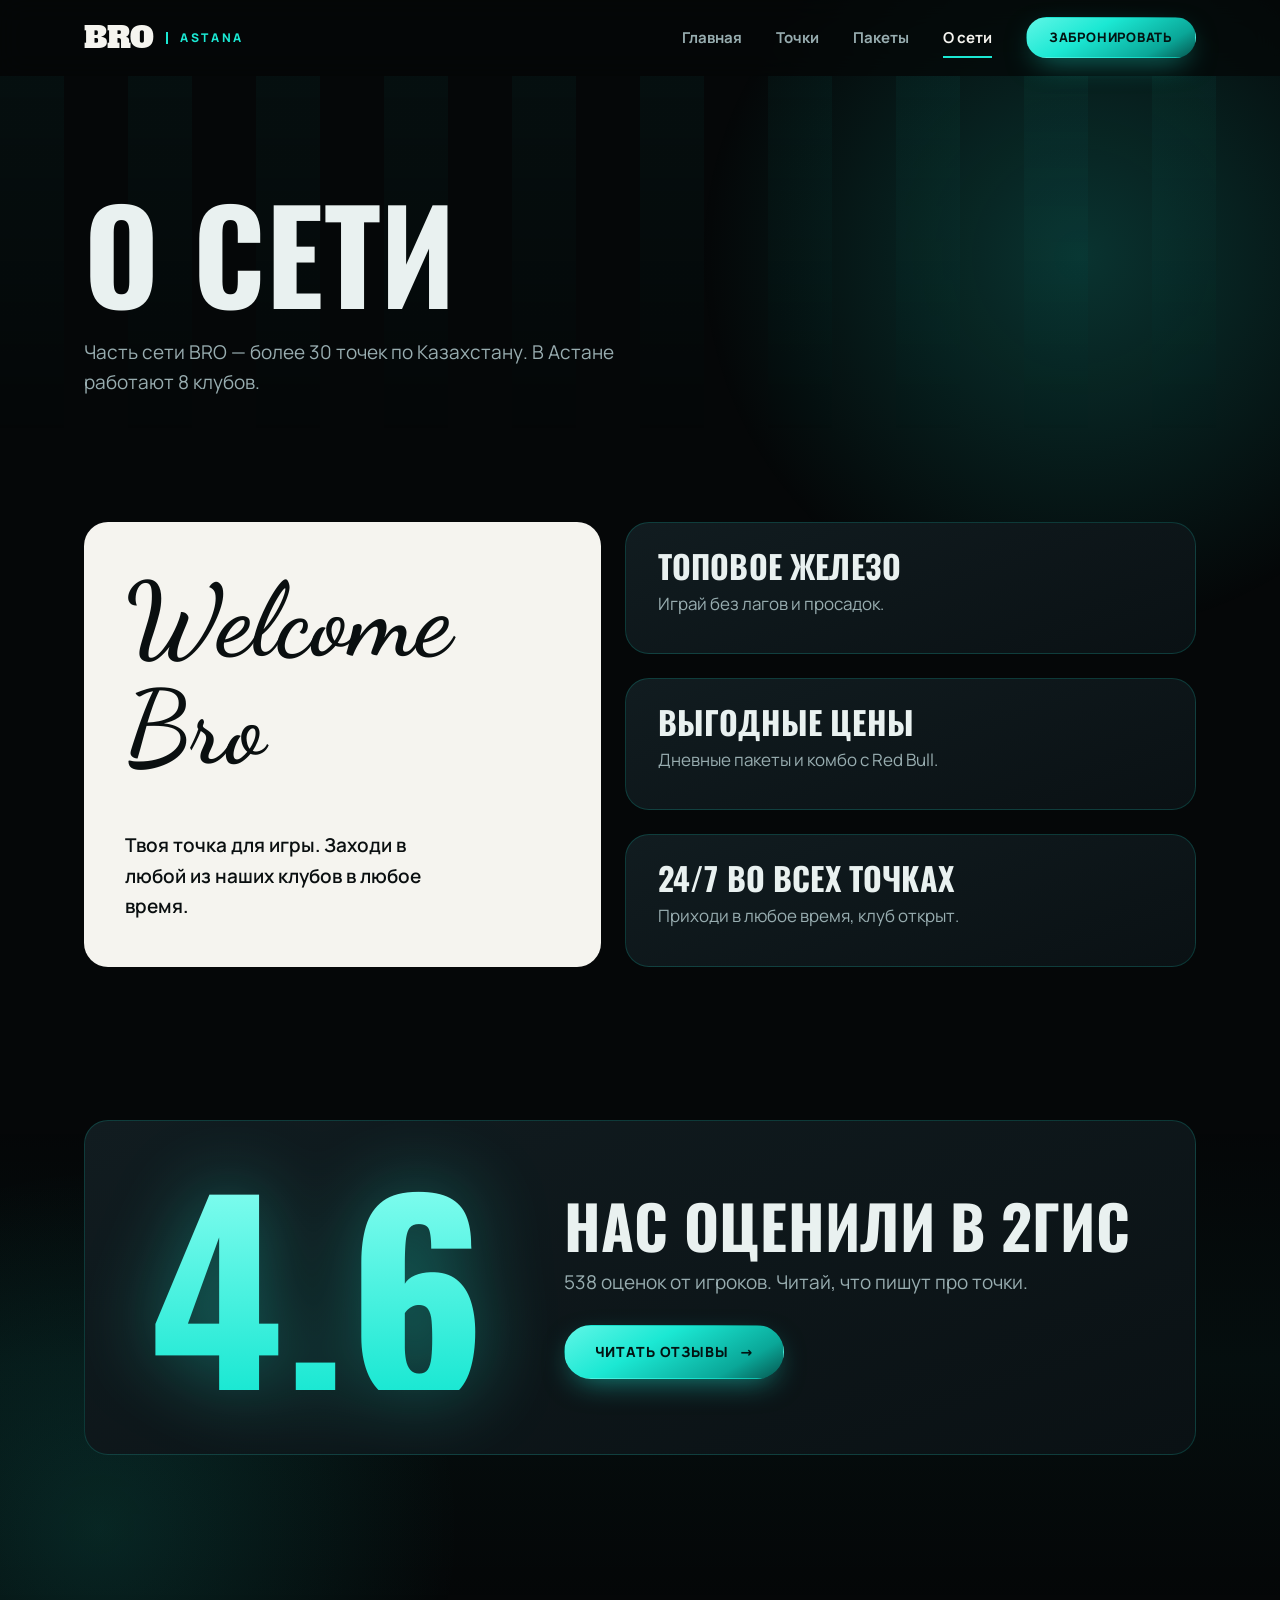
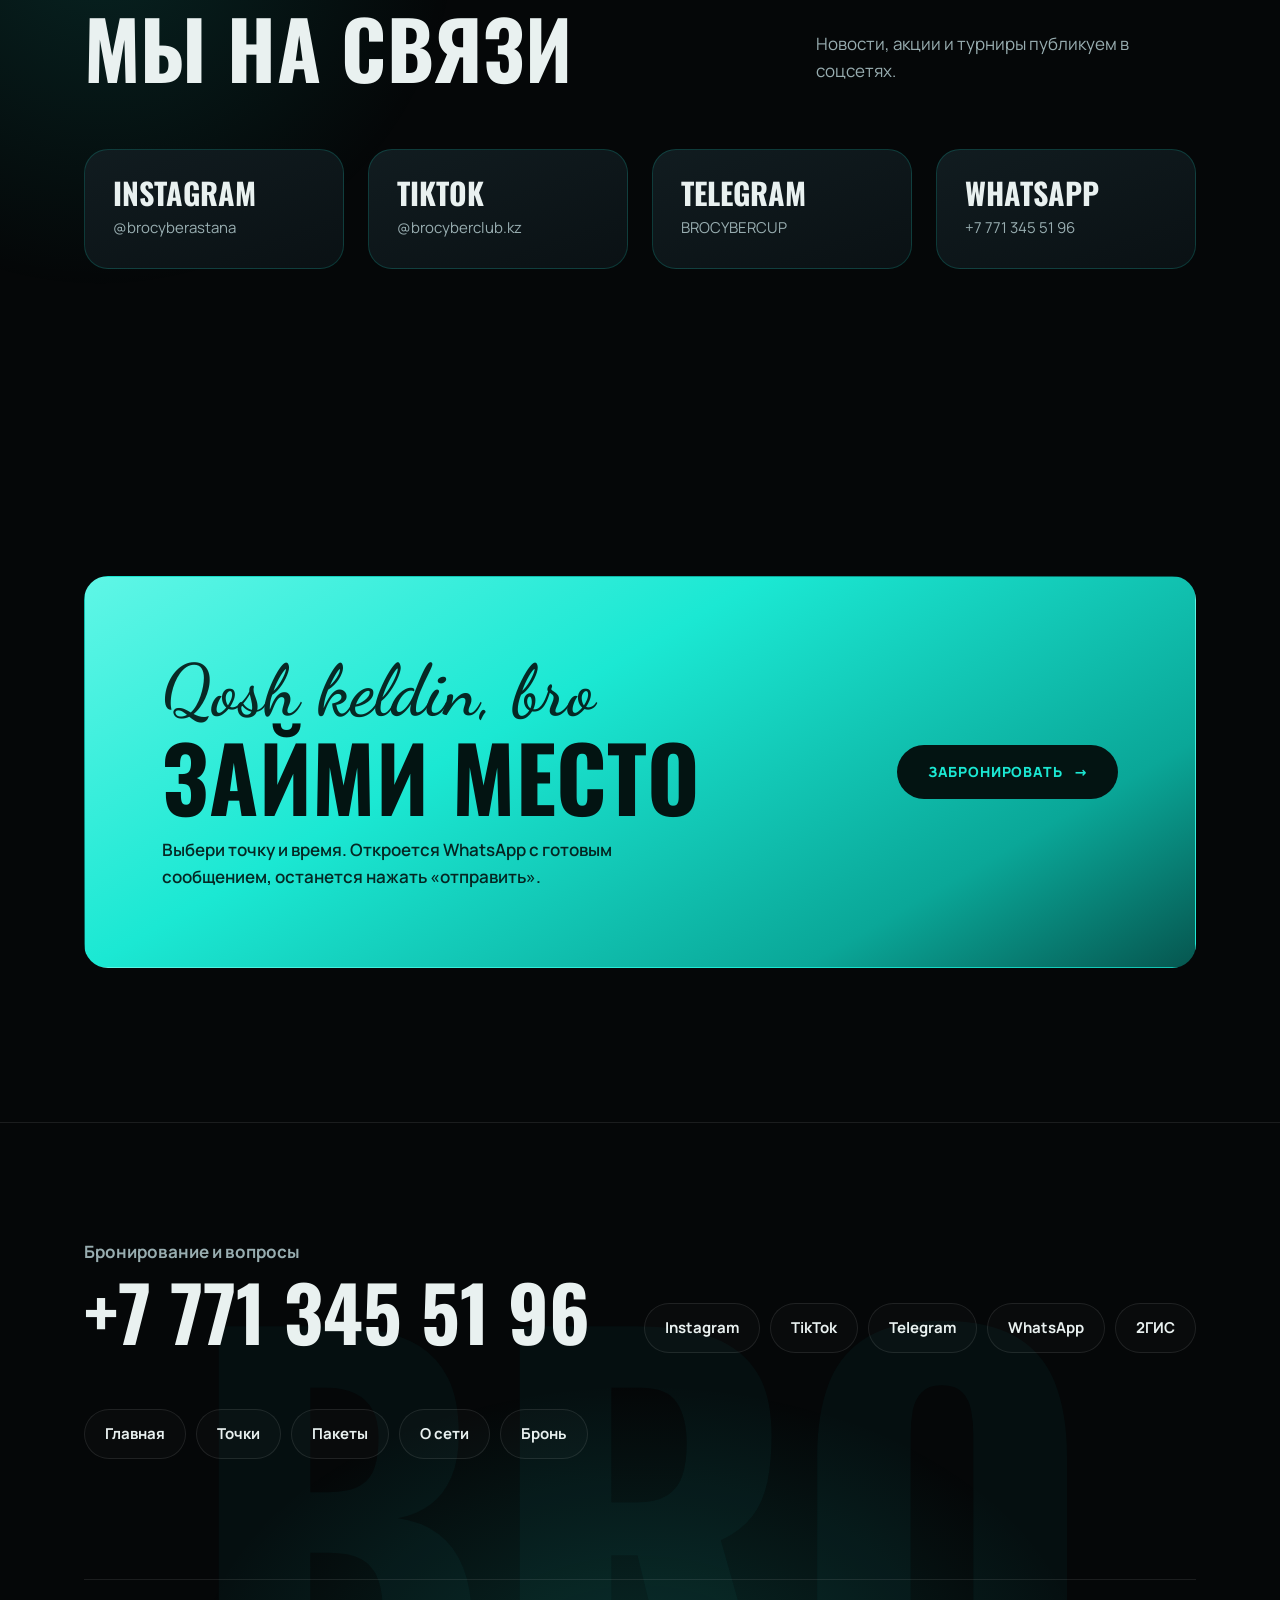
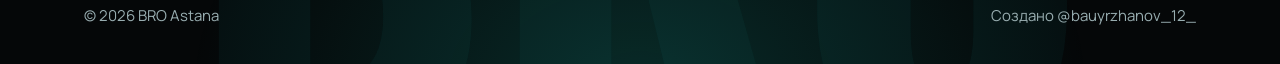
==== about.html @ 52f1f9d6 "Multi-page site with unified design system - split into pages: index, clubs, packs, about, book (sha" ====
<!doctype html>
<html lang="ru">
<head>
<meta charset="utf-8">
<meta name="viewport" content="width=device-width, initial-scale=1">
<meta name="description" content="BRO — сеть компьютерных клубов: более 30 точек по Казахстану, 8 из них в Астане. Рейтинг 4.6 в 2ГИС.">
<meta name="theme-color" content="#050708">
<title>О сети — BRO Astana</title>
<link rel="icon" href="favicon.svg" type="image/svg+xml">
<link rel="preload" href="fonts/oswald-cyrillic-wght-normal.woff2" as="font" type="font/woff2" crossorigin>
<link rel="preload" href="fonts/manrope-cyrillic-wght-normal.woff2" as="font" type="font/woff2" crossorigin>
<link rel="stylesheet" href="styles.css">
<script>document.documentElement.classList.add('js')</script>
</head>
<body>
<a class="skip" href="#main">Перейти к содержимому</a>

<header class="site-header" id="top">
  <div class="wrap header-inner">
    <a class="brand" href="index.html" aria-label="BRO Astana, на главную">
      <span class="brand-word">BRO</span><span class="brand-city">Astana</span>
    </a>
    <nav id="nav" class="nav" aria-label="Разделы">
      <a href="index.html">Главная</a>
      <a href="clubs.html">Точки</a>
      <a href="packs.html">Пакеты</a>
      <a href="about.html" aria-current="page">О сети</a>
      <a class="btn btn-primary" href="book.html">Забронировать</a>
    </nav>
    <button class="burger" aria-expanded="false" aria-controls="nav" aria-label="Открыть меню">
      <span></span><span></span><span></span>
    </button>
  </div>
</header>

<main id="main">

  <section class="page-hero">
    <div class="wrap">
      
      <h1 class="display">О сети</h1>
      <p class="lead">Часть сети BRO — более 30 точек по Казахстану. В Астане работают 8 клубов.</p>
    </div>
  </section>

  <section class="section" style="padding-top:clamp(48px,6vw,80px)">
    <div class="wrap about-grid">
      <article class="card poster is-paper reveal">
        <p class="script">Welcome Bro</p>
        <p>Твоя точка для игры. Заходи в любой из наших клубов в любое время.</p>
      </article>
      <div class="stack">
        <article class="card reveal">
          <h3 class="display">Топовое железо</h3>
          <p>Играй без лагов и просадок.</p>
        </article>
        <article class="card reveal">
          <h3 class="display">Выгодные цены</h3>
          <p>Дневные пакеты и комбо с Red Bull.</p>
        </article>
        <article class="card reveal">
          <h3 class="display">24/7 во всех точках</h3>
          <p>Приходи в любое время, клуб открыт.</p>
        </article>
      </div>
    </div>
  </section>

  <section class="section section--tint section--glow" style="padding-top:0" id="reviews">
    <div class="wrap">
      <div class="card score-card reveal">
        <div class="score display" aria-label="Оценка 4.6 из 5">4.6</div>
        <div>
          <h2 class="display">Нас оценили в 2ГИС</h2>
          <p class="lead">538 оценок от игроков. Читай, что пишут про точки.</p>
          <a class="btn btn-primary" href="https://2gis.kz/astana/firm/70000001111810491/tab/reviews" target="_blank" rel="noopener">Читать отзывы</a>
        </div>
      </div>
    </div>
  </section>

  <section class="section" style="padding-top:0">
    <div class="wrap">
      <header class="sec-head reveal">
        <h2 class="display">Мы на связи</h2>
        <p>Новости, акции и турниры публикуем в соцсетях.</p>
      </header>
      <div class="grid-4">
        <a class="card social reveal" href="https://instagram.com/brocyberastana" target="_blank" rel="noopener"><strong>Instagram</strong><span>@brocyberastana</span></a>
        <a class="card social reveal" href="https://www.tiktok.com/@brocyberclub.kz" target="_blank" rel="noopener"><strong>TikTok</strong><span>@brocyberclub.kz</span></a>
        <a class="card social reveal" href="https://t.me/BROCYBERCUP" target="_blank" rel="noopener"><strong>Telegram</strong><span>BROCYBERCUP</span></a>
        <a class="card social reveal" href="https://wa.me/77713455196" target="_blank" rel="noopener"><strong>WhatsApp</strong><span>+7 771 345 51 96</span></a>
      </div>
    </div>
  </section>

  <section class="section">
    <div class="wrap">
      <div class="card cta-card is-teal reveal">
        <div>
          <p class="script">Qosh keldin, bro</p>
          <h2 class="display">Займи место</h2>
          <p>Выбери точку и время. Откроется WhatsApp с готовым сообщением, останется нажать «отправить».</p>
        </div>
        <div class="cta-act"><a class="btn btn-ink" href="book.html">Забронировать</a></div>
      </div>
    </div>
  </section>

</main>

<footer class="site-footer">
  <div class="foot-word" aria-hidden="true">BRO</div>
  <div class="wrap">
    <div class="foot-top">
      <div>
        <p class="foot-label">Бронирование и вопросы</p>
        <a class="foot-phone" href="tel:+77713455196">+7 771 345 51 96</a>
      </div>
      <nav class="pills" aria-label="Соцсети">
        <a href="https://instagram.com/brocyberastana" target="_blank" rel="noopener">Instagram</a>
        <a href="https://www.tiktok.com/@brocyberclub.kz" target="_blank" rel="noopener">TikTok</a>
        <a href="https://t.me/BROCYBERCUP" target="_blank" rel="noopener">Telegram</a>
        <a href="https://wa.me/77713455196" target="_blank" rel="noopener">WhatsApp</a>
        <a href="https://2gis.kz/astana/firm/70000001111810491" target="_blank" rel="noopener">2ГИС</a>
      </nav>
    </div>
    <nav class="pills foot-nav" aria-label="Страницы">
      <a href="index.html">Главная</a>
      <a href="clubs.html">Точки</a>
      <a href="packs.html">Пакеты</a>
      <a href="about.html">О сети</a>
      <a href="book.html">Бронь</a>
    </nav>
    <div class="foot-bottom">
      <span>© 2026 BRO Astana</span>
      <span>Создано @bauyrzhanov_12_</span>
    </div>
  </div>
</footer>

<div class="toast" id="toast" role="status" aria-live="polite"></div>
<script src="script.js"></script>
</body>
</html>
---- styles.css ----
/* ============================================================
   BRO Astana — design system
   one radius scale, one card, one button set, one glow
   ============================================================ */

/* ---------- fonts (self-hosted) ---------- */
@font-face {
  font-family: "Oswald"; font-style: normal; font-weight: 200 700; font-display: swap;
  src: url("fonts/oswald-cyrillic-wght-normal.woff2") format("woff2");
  unicode-range: U+0301, U+0400-045F, U+0490-0491, U+04B0-04B1, U+2116;
}
@font-face {
  font-family: "Oswald"; font-style: normal; font-weight: 200 700; font-display: swap;
  src: url("fonts/oswald-latin-wght-normal.woff2") format("woff2");
  unicode-range: U+0000-00FF, U+0131, U+0152-0153, U+02BB-02BC, U+02C6, U+02DA, U+02DC, U+0304, U+0308, U+0329, U+2000-206F, U+20AC, U+2122, U+2191, U+2193, U+2212, U+2215, U+FEFF, U+FFFD;
}
@font-face {
  font-family: "Manrope"; font-style: normal; font-weight: 200 800; font-display: swap;
  src: url("fonts/manrope-cyrillic-wght-normal.woff2") format("woff2");
  unicode-range: U+0301, U+0400-045F, U+0490-0491, U+04B0-04B1, U+2116;
}
@font-face {
  font-family: "Manrope"; font-style: normal; font-weight: 200 800; font-display: swap;
  src: url("fonts/manrope-latin-wght-normal.woff2") format("woff2");
  unicode-range: U+0000-00FF, U+0131, U+0152-0153, U+02BB-02BC, U+02C6, U+02DA, U+02DC, U+0304, U+0308, U+0329, U+2000-206F, U+20AC, U+2122, U+2191, U+2193, U+2212, U+2215, U+FEFF, U+FFFD;
}
@font-face {
  font-family: "Dancing Script"; font-style: normal; font-weight: 400 700; font-display: swap;
  src: url("fonts/dancing-script-latin-wght-normal.woff2") format("woff2");
}
@font-face {
  font-family: "Alfa Slab One"; font-style: normal; font-weight: 400; font-display: swap;
  src: url("fonts/alfa-slab-one-latin-400-normal.woff2") format("woff2");
}

/* ---------- tokens ---------- */
:root {
  --bg: #050708;
  --bg-2: #0a1012;
  --bg-3: #101a1d;
  --line: rgba(255, 255, 255, .09);
  --line-teal: rgba(27, 232, 211, .18);
  --paper: #f5f4ef;
  --text: #e9f1f0;
  --muted: #98adb0;
  --teal: #1be8d3;
  --teal-hi: #7ffcee;
  --teal-lo: #0a8f83;
  --ink: #031412;

  --r-card: 24px;
  --r-input: 14px;
  --r-pill: 999px;

  --gap: 24px;
  --section: clamp(96px, 12vw, 160px);
  --head-gap: clamp(40px, 5vw, 64px);

  --glow-sm: 0 0 24px rgba(27, 232, 211, .35);
  --glow-lg: 0 28px 70px -22px rgba(27, 232, 211, .55);
  --grad-teal: linear-gradient(150deg, #5ff6e6 0%, #1be8d3 38%, #0aa798 78%, #06564f 100%);
  --grad-card: linear-gradient(160deg, #111c20 0%, #0a1114 100%);

  --ease: cubic-bezier(.22, .7, .2, 1);
  --header-h: 76px;
  --f-display: "Oswald", "Arial Narrow", Impact, sans-serif;
  --f-body: "Manrope", "Segoe UI", system-ui, sans-serif;
  --f-script: "Dancing Script", "Brush Script MT", cursive;
}

* { box-sizing: border-box; margin: 0; padding: 0; }
html { scroll-behavior: smooth; scroll-padding-top: calc(var(--header-h) + 12px); }
body {
  background: var(--bg); color: var(--text);
  font: 400 17px/1.6 var(--f-body);
  -webkit-font-smoothing: antialiased; overflow-x: hidden;
}
a { color: inherit; }
ul { list-style: none; }
svg { display: block; }
:focus-visible { outline: 2px solid var(--teal); outline-offset: 3px; }

.wrap { max-width: 1160px; margin: 0 auto; padding: 0 24px; }
.display { font-family: var(--f-display); font-weight: 700; text-transform: uppercase; line-height: .95; letter-spacing: .005em; }
.script { font-family: var(--f-script); font-weight: 600; color: var(--teal); line-height: 1.05; }
.lead { color: var(--muted); font-size: 19px; max-width: 46ch; }

.skip { position: absolute; left: -9999px; top: 8px; z-index: 100; background: var(--teal); color: var(--ink); padding: 8px 14px; border-radius: var(--r-pill); }
.skip:focus { left: 8px; }

/* ---------- section rhythm ---------- */
.section { position: relative; padding-block: var(--section); isolation: isolate; overflow-x: clip; }
.section--glow::before {
  content: ""; position: absolute; z-index: -1; pointer-events: none;
  width: 720px; height: 720px; left: -260px; top: 10%;
  background: radial-gradient(closest-side, rgba(27, 232, 211, .13), transparent);
}
.section--glow-r::before { left: auto; right: -260px; }
.section--tint { background: linear-gradient(180deg, transparent, rgba(27, 232, 211, .035) 50%, transparent); }

.sec-head { margin-bottom: var(--head-gap); display: flex; flex-wrap: wrap; align-items: end; justify-content: space-between; gap: 16px 40px; }
.sec-head h2 { font-size: clamp(44px, 6.4vw, 80px); }
.sec-head p { color: var(--muted); max-width: 38ch; }

/* ---------- buttons ---------- */
.btn {
  position: relative; display: inline-flex; align-items: center; gap: 12px; overflow: hidden; isolation: isolate;
  font: 800 14px/1 var(--f-body); letter-spacing: .06em; text-transform: uppercase; text-decoration: none;
  padding: 19px 30px; border-radius: var(--r-pill); border: 1.5px solid transparent; cursor: pointer;
  transition: transform .3s var(--ease), box-shadow .3s var(--ease), background .3s, color .3s, border-color .3s;
}
.btn::after { content: "\2192"; transition: transform .3s var(--ease); }
.btn:hover { transform: translateY(-3px); }
.btn:hover::after { transform: translateX(5px); }
.btn:active { transform: translateY(0); }

.btn-primary { background: var(--grad-teal); color: var(--ink); box-shadow: 0 10px 30px -10px rgba(27, 232, 211, .6); }
.btn-primary::before {
  content: ""; position: absolute; inset: 0; z-index: -1; transform: translateX(-120%) skewX(-20deg);
  background: linear-gradient(90deg, transparent, rgba(255, 255, 255, .55), transparent); transition: transform .7s var(--ease);
}
.btn-primary:hover { box-shadow: 0 16px 44px -8px rgba(27, 232, 211, .85); }
.btn-primary:hover::before { transform: translateX(120%) skewX(-20deg); }

.btn-ghost { color: var(--text); border-color: rgba(255, 255, 255, .22); background: rgba(255, 255, 255, .02); }
.btn-ghost:hover { color: var(--teal); border-color: var(--teal); background: rgba(27, 232, 211, .08); box-shadow: var(--glow-sm); }

.btn-ink { background: var(--ink); color: var(--teal); }
.btn-ink:hover { background: #000; box-shadow: 0 14px 34px -10px rgba(0, 0, 0, .6); }

/* ---------- cards (one component) ---------- */
.card {
  --mx: 50%; --my: 0%;
  position: relative; isolation: isolate; overflow: hidden;
  border-radius: var(--r-card); padding: 36px 32px;
  background: var(--grad-card); border: 1px solid var(--line-teal);
  transition: transform .4s var(--ease), box-shadow .4s var(--ease), border-color .4s;
}
.card > * { position: relative; }
.card::before {
  content: ""; position: absolute; inset: 0; z-index: 0; pointer-events: none; opacity: 0; transition: opacity .35s;
  background: radial-gradient(320px circle at var(--mx) var(--my), rgba(27, 232, 211, .2), transparent 65%);
}
.card:hover { transform: translateY(-8px); border-color: rgba(27, 232, 211, .6); box-shadow: var(--glow-lg); }
.card:hover::before { opacity: 1; }

.card.is-teal { background: var(--grad-teal); color: var(--ink); border-color: transparent; }
.card.is-teal::before { background: radial-gradient(320px circle at var(--mx) var(--my), rgba(255, 255, 255, .38), transparent 65%); }
.card.is-paper { background: var(--paper); color: #0a0f10; border-color: transparent; }
.card.is-paper::before { background: radial-gradient(320px circle at var(--mx) var(--my), rgba(27, 232, 211, .3), transparent 65%); }
.card.is-paper .muted, .card.is-teal .muted { color: inherit; opacity: .8; }

.card h3 { font-size: 36px; margin-bottom: 14px; }
.card p { color: var(--muted); }
.card.is-teal p, .card.is-paper p { color: inherit; opacity: .9; font-weight: 600; }

/* ---------- header ---------- */
.site-header {
  position: sticky; top: 0; z-index: 50; height: var(--header-h);
  background: rgba(5, 7, 8, .72); backdrop-filter: blur(14px); -webkit-backdrop-filter: blur(14px);
  border-bottom: 1px solid transparent; transition: border-color .3s, background .3s;
}
.site-header.is-scrolled { border-bottom-color: var(--line); background: rgba(5, 7, 8, .88); }
.header-inner { height: 100%; display: flex; align-items: center; justify-content: space-between; gap: 24px; }

.brand { display: flex; align-items: center; gap: 12px; text-decoration: none; }
.brand-word { font: 400 30px/1 "Alfa Slab One", serif; letter-spacing: -.01em; color: var(--paper); transition: color .3s, text-shadow .3s; }
.brand-city { font: 800 12px/1 var(--f-body); letter-spacing: .22em; text-transform: uppercase; color: var(--teal); padding-left: 12px; border-left: 2px solid var(--teal); }
.brand:hover .brand-word { color: var(--teal-hi); text-shadow: 0 0 22px rgba(27, 232, 211, .6); }

.nav { display: flex; align-items: center; gap: 34px; font-size: 15px; font-weight: 700; }
.nav a:not(.btn) { position: relative; text-decoration: none; color: var(--muted); padding: 6px 0; transition: color .25s; }
.nav a:not(.btn)::after { content: ""; position: absolute; left: 0; right: 0; bottom: -2px; height: 2px; background: var(--teal); transform: scaleX(0); transform-origin: left; transition: transform .35s var(--ease); }
.nav a:not(.btn):hover, .nav a[aria-current="page"] { color: var(--paper); }
.nav a:not(.btn):hover::after, .nav a[aria-current="page"]::after { transform: scaleX(1); }
.nav .btn { padding: 13px 22px; font-size: 13px; }
.nav .btn::after { display: none; }

.burger { display: none; width: 46px; height: 46px; background: none; border: 0; cursor: pointer; flex-direction: column; justify-content: center; gap: 6px; padding: 0 11px; }
.burger span { display: block; height: 2px; background: var(--paper); transition: transform .3s var(--ease), opacity .2s; }
.burger[aria-expanded="true"] span:nth-child(1) { transform: translateY(8px) rotate(45deg); }
.burger[aria-expanded="true"] span:nth-child(2) { opacity: 0; }
.burger[aria-expanded="true"] span:nth-child(3) { transform: translateY(-8px) rotate(-45deg); }

/* ---------- home hero ---------- */
.hero { position: relative; overflow: hidden; padding: 56px 0 96px; isolation: isolate; }
.hero-bg {
  position: absolute; inset: 0; z-index: -1;
  background:
    radial-gradient(55% 65% at 80% 50%, rgba(27, 232, 211, .24), transparent 70%),
    repeating-linear-gradient(90deg, rgba(27, 232, 211, .05) 0 64px, transparent 64px 128px);
  -webkit-mask-image: linear-gradient(180deg, #000 65%, transparent);
  mask-image: linear-gradient(180deg, #000 65%, transparent);
}
.hero-grid { display: grid; grid-template-columns: 1fr 1fr; gap: 24px; align-items: center; }
.hero-script { font-size: clamp(44px, 5.6vw, 68px); margin-bottom: 8px; }
.hero-title { font-size: clamp(60px, 8.6vw, 124px); display: grid; margin-bottom: 28px; }
.hero-title span { display: block; }
.hero-title .glow-word { background: linear-gradient(90deg, var(--teal-hi), var(--teal)); -webkit-background-clip: text; background-clip: text; color: transparent; filter: drop-shadow(0 0 28px rgba(27, 232, 211, .45)); }
.actions { display: flex; gap: 14px; flex-wrap: wrap; margin-top: 34px; }

.rate-chip {
  display: inline-flex; align-items: center; gap: 12px; margin-top: 34px; text-decoration: none;
  padding: 8px 20px 8px 8px; border-radius: var(--r-pill); font-size: 15px; color: var(--muted);
  border: 1px solid var(--line); background: rgba(255, 255, 255, .03); transition: border-color .3s, box-shadow .3s, color .3s;
}
.rate-chip:hover { border-color: var(--teal); box-shadow: var(--glow-sm); color: var(--text); }
.rate-chip strong { background: var(--grad-teal); color: var(--ink); font: 700 22px/1 var(--f-display); padding: 9px 14px; border-radius: var(--r-pill); }

/* keyboard */
.kb-stage { position: relative; perspective: 1500px; padding: 20px 0 10px; animation: float 7s ease-in-out infinite; }
@keyframes float { 50% { transform: translateY(-14px); } }
.kb {
  --key: clamp(24px, 3.5vw, 40px);
  display: grid; gap: 7px; padding: 16px; width: 118%; max-width: 760px; margin-left: auto; margin-right: -8%;
  background: linear-gradient(160deg, #122026, #070c0e);
  border: 1px solid rgba(27, 232, 211, .32); border-radius: 22px;
  box-shadow: 0 50px 100px -30px rgba(27, 232, 211, .55), 0 0 0 1px #000;
  transform: rotateX(54deg) rotateZ(-20deg); transform-style: preserve-3d;
}
.kb-row { display: flex; gap: 7px; }
.key {
  flex: var(--w, 1) 1 0; min-width: 0; height: var(--key); display: grid; place-items: center;
  font: 700 9px/1 var(--f-body); color: #6b868b; letter-spacing: .04em;
  background: linear-gradient(#1b282d, #0f171a); border-radius: 6px;
  box-shadow: inset 0 1px 0 rgba(255, 255, 255, .12), 0 3px 0 #04070a;
  transition: background .8s, color .8s, box-shadow .8s; cursor: default; user-select: none;
}
.key.soft { color: var(--teal); box-shadow: inset 0 0 0 1px rgba(27, 232, 211, .5), 0 3px 0 #04070a; }
.key.accent { background: var(--grad-teal); color: var(--ink); box-shadow: 0 0 22px rgba(27, 232, 211, .7), 0 3px 0 #0a6d64; }
.key.on { background: linear-gradient(#9dfcf2, #1be8d3); color: var(--ink); box-shadow: 0 0 22px 3px rgba(27, 232, 211, .9), 0 3px 0 #0a6d64; transition: none; }
.kb-hint { text-align: center; margin-top: 24px; font: 600 14px var(--f-body); color: var(--muted); }

/* ---------- inner page hero ---------- */
.page-hero { position: relative; overflow-x: clip; padding: clamp(64px, 9vw, 120px) 0 clamp(24px, 4vw, 48px); isolation: isolate; }
.page-hero::before {
  content: ""; position: absolute; z-index: -1; right: -180px; top: -200px; width: 760px; height: 760px;
  background: radial-gradient(closest-side, rgba(27, 232, 211, .2), transparent);
}
.page-hero::after {
  content: ""; position: absolute; z-index: -1; inset: 0;
  background: repeating-linear-gradient(90deg, rgba(27, 232, 211, .04) 0 64px, transparent 64px 128px);
  -webkit-mask-image: linear-gradient(180deg, #000, transparent); mask-image: linear-gradient(180deg, #000, transparent);
}
.page-hero .script { font-size: clamp(36px, 5vw, 56px); margin-bottom: 6px; }
.page-hero h1 { font-size: clamp(60px, 10vw, 140px); margin-bottom: 24px; }

/* ---------- marquee ---------- */
.marquee { border-block: 1px solid var(--line); background: var(--bg-2); overflow: hidden; padding: 18px 0; }
.marquee-track { display: flex; align-items: center; gap: 32px; width: max-content; animation: slide 40s linear infinite; }
.marquee-track span { font: 700 32px/1 var(--f-display); text-transform: uppercase; white-space: nowrap; color: var(--paper); }
.marquee-track span.alt { color: var(--teal); text-shadow: 0 0 26px rgba(27, 232, 211, .4); }
.marquee-track i { width: 11px; height: 11px; background: var(--teal); transform: rotate(45deg); flex: none; box-shadow: var(--glow-sm); }
@keyframes slide { to { transform: translateX(-50%); } }
.marquee:hover .marquee-track { animation-play-state: paused; }

/* ---------- tiles (cards) ---------- */
.tiles { display: grid; grid-template-columns: repeat(4, 1fr); gap: var(--gap); }
.tiles--four { grid-template-columns: repeat(4, 1fr); }
.tile { display: block; padding: 0; aspect-ratio: 4 / 5; container-type: inline-size; text-decoration: none; }
.tile .tl, .tile .tr { position: absolute; top: 18px; font: 700 12px/1 var(--f-display); letter-spacing: .2em; opacity: .8; }
.tile .tl { left: 20px; }
.tile .tr { right: 20px; }
.tile .tname { position: absolute; left: 12px; right: 12px; top: 45%; transform: translateY(-50%); text-align: center; font-size: var(--fs, 20cqi); line-height: 1; }
.tile .tb {
  position: absolute; left: 20px; right: 20px; bottom: 20px; padding-top: 14px; border-top: 1px solid currentColor;
  display: flex; justify-content: space-between; font: 800 12px/1 var(--f-body); letter-spacing: .08em; text-transform: uppercase;
}
.tile .tb::after { content: "\2192"; transition: transform .3s var(--ease); }
.tile:hover .tb::after { transform: translateX(6px); }

.tile.is-dark .tname { color: var(--teal); text-shadow: 0 0 30px rgba(27, 232, 211, .5); }
.tile.is-paper .tname::after { content: ""; display: block; height: 5px; width: 56%; margin: .14em auto 0; background: var(--grad-teal); border-radius: 3px; }
.tile.is-teal { background: repeating-linear-gradient(90deg, rgba(0, 0, 0, .09) 0 16%, transparent 16% 32%), var(--grad-teal); }

/* ---------- feature cards ---------- */
.grid-3 { display: grid; grid-template-columns: repeat(3, 1fr); gap: var(--gap); }
.grid-2 { display: grid; grid-template-columns: repeat(2, 1fr); gap: var(--gap); }
.grid-4 { display: grid; grid-template-columns: repeat(4, 1fr); gap: var(--gap); }
.icon { width: 56px; height: 56px; border-radius: 16px; display: grid; place-items: center; margin-bottom: 28px; background: rgba(27, 232, 211, .1); border: 1px solid var(--line-teal); color: var(--teal); transition: background .3s, box-shadow .3s; }
.icon svg { width: 28px; height: 28px; fill: none; stroke: currentColor; stroke-width: 1.7; stroke-linecap: round; stroke-linejoin: round; }
.card:hover .icon { background: rgba(27, 232, 211, .2); box-shadow: var(--glow-sm); }

/* ---------- packs ---------- */
.pack { display: flex; flex-direction: column; gap: 16px; min-height: 420px; }
.pack .script { font-size: 48px; }
.pack .btn { margin-top: auto; align-self: flex-start; }
.is-paper .script { color: #0a0f10; }
.combo-big { font-size: 150px; line-height: .8; margin-bottom: 8px; }

/* ---------- steps ---------- */
.step-n { font: 700 64px/1 var(--f-display); color: var(--teal); margin-bottom: 16px; text-shadow: 0 0 30px rgba(27, 232, 211, .4); }

/* ---------- about ---------- */
.about-grid { display: grid; grid-template-columns: .95fr 1.05fr; gap: var(--gap); align-items: stretch; }
.poster { display: flex; flex-direction: column; justify-content: space-between; gap: 48px; min-height: 440px; padding: 44px 40px; }
.poster .script { font-size: clamp(64px, 8vw, 104px); color: #0a0f10; }
.poster p { font-weight: 700; font-size: 19px; max-width: 28ch; opacity: 1 !important; color: #0a0f10 !important; }
.stack { display: grid; gap: var(--gap); }
.stack .card { padding: 28px 32px; }
.stack .card h3 { font-size: 32px; margin-bottom: 8px; }

.score-card { display: grid; grid-template-columns: auto 1fr; gap: clamp(32px, 6vw, 80px); align-items: center; padding: clamp(36px, 5vw, 64px); }
.score { font-size: clamp(140px, 20vw, 260px); line-height: .8; background: linear-gradient(180deg, var(--teal-hi), var(--teal)); -webkit-background-clip: text; background-clip: text; color: transparent; filter: drop-shadow(0 0 40px rgba(27, 232, 211, .4)); }
.score-card h2 { font-size: clamp(36px, 5vw, 60px); margin-bottom: 14px; }
.score-card .btn { margin-top: 28px; }

.social { display: flex; flex-direction: column; gap: 8px; padding: 28px; text-decoration: none; }
.social strong { font: 700 30px/1 var(--f-display); text-transform: uppercase; }
.social span { color: var(--muted); font-size: 15px; }

/* ---------- CTA band ---------- */
.cta-card { display: grid; grid-template-columns: 1.2fr .8fr; gap: 32px; align-items: center; padding: clamp(40px, 6vw, 80px); }
.cta-card .script { font-size: clamp(40px, 6vw, 72px); color: var(--ink); margin-bottom: 4px; }
.cta-card h2 { font-size: clamp(48px, 7vw, 96px); margin-bottom: 18px; }
.cta-card .cta-act { display: flex; justify-content: flex-end; }
.cta-card:hover { transform: translateY(-6px); }
.cta-card--compact h2 { font-size: clamp(36px, 5vw, 64px); }

/* ---------- booking ---------- */
.book-grid { display: grid; grid-template-columns: .8fr 1.2fr; gap: var(--gap); align-items: start; }
.info-card { display: grid; gap: 28px; }
.info-card .label { color: var(--muted); font-size: 14px; font-weight: 700; margin-bottom: 4px; }
.info-card a, .info-card .val { font: 700 34px/1.05 var(--f-display); text-transform: uppercase; text-decoration: none; transition: color .25s; }
.info-card a:hover { color: var(--teal); }
.picked { display: inline-flex; align-items: center; gap: 10px; padding: 10px 18px; border-radius: var(--r-pill); background: rgba(27, 232, 211, .1); border: 1px solid var(--line-teal); color: var(--teal); font-weight: 800; font-size: 14px; }

.book-form { display: grid; grid-template-columns: repeat(3, 1fr); gap: 22px; padding: clamp(28px, 4vw, 48px); }
.book-form:hover { transform: none; }
.book-form label { display: flex; flex-direction: column; gap: 9px; font-size: 14px; font-weight: 700; color: var(--muted); }
.book-form .f-wide { grid-column: 1 / -1; }
.book-form input, .book-form select {
  width: 100%; background: rgba(0, 0, 0, .35); color: var(--text); font: 600 16px var(--f-body);
  border: 1px solid var(--line); border-radius: var(--r-input); padding: 16px 18px; color-scheme: dark;
  transition: border-color .25s, box-shadow .25s, background .25s;
}
.book-form input:hover, .book-form select:hover { border-color: rgba(27, 232, 211, .4); }
.book-form input:focus, .book-form select:focus { outline: none; border-color: var(--teal); box-shadow: 0 0 0 4px rgba(27, 232, 211, .16), var(--glow-sm); background: rgba(0, 0, 0, .5); }
.book-form .is-invalid { border-color: #ff6b6b; box-shadow: 0 0 0 4px rgba(255, 107, 107, .14); }
.book-form .btn { justify-self: start; }
.form-note { grid-column: 1 / -1; color: var(--muted); font-size: 15px; min-height: 1.5em; }

/* ---------- footer ---------- */
.site-footer { position: relative; overflow: hidden; padding: clamp(72px, 9vw, 120px) 0 36px; border-top: 1px solid var(--line); isolation: isolate; }
.site-footer::before { content: ""; position: absolute; z-index: -1; left: 50%; bottom: -320px; width: 900px; height: 600px; transform: translateX(-50%); background: radial-gradient(closest-side, rgba(27, 232, 211, .16), transparent); }
.foot-word { position: absolute; z-index: -1; left: 50%; bottom: -.2em; transform: translateX(-50%); font: 700 clamp(220px, 40vw, 520px)/1 var(--f-display); color: rgba(27, 232, 211, .04); pointer-events: none; user-select: none; }
.foot-top { display: flex; justify-content: space-between; align-items: flex-end; gap: 40px; flex-wrap: wrap; margin-bottom: 56px; }
.foot-label { color: var(--muted); font-weight: 700; margin-bottom: 8px; }
.foot-phone { font: 700 clamp(40px, 6vw, 76px)/1 var(--f-display); text-decoration: none; transition: color .25s, text-shadow .25s; }
.foot-phone:hover { color: var(--teal); text-shadow: 0 0 36px rgba(27, 232, 211, .5); }
.pills { display: flex; gap: 10px; flex-wrap: wrap; }
.pills a { display: block; text-decoration: none; padding: 12px 20px; border-radius: var(--r-pill); font-weight: 700; font-size: 15px; border: 1px solid var(--line); background: rgba(255, 255, 255, .02); transition: border-color .25s, color .25s, background .25s, transform .25s var(--ease), box-shadow .25s; }
.pills a:hover { border-color: var(--teal); color: var(--teal); background: rgba(27, 232, 211, .08); transform: translateY(-2px); box-shadow: var(--glow-sm); }
.foot-nav { margin-bottom: 120px; }
.foot-bottom { display: flex; justify-content: space-between; flex-wrap: wrap; gap: 12px; color: var(--muted); font-size: 15px; padding-top: 24px; border-top: 1px solid var(--line); }

/* ---------- toast ---------- */
.toast {
  position: fixed; left: 50%; bottom: 28px; z-index: 60; transform: translate(-50%, 160%);
  background: var(--grad-teal); color: var(--ink); font-weight: 800; padding: 14px 24px; border-radius: var(--r-pill); box-shadow: var(--glow-lg);
  opacity: 0; visibility: hidden; pointer-events: none; transition: transform .4s var(--ease), opacity .3s, visibility .4s;
}
.toast.is-visible { transform: translate(-50%, 0); opacity: 1; visibility: visible; }

/* ---------- motion ---------- */
main { animation: pagein .6s var(--ease) both; }
@keyframes pagein { from { opacity: 0; transform: translateY(10px); } }

.js .reveal { opacity: 0; transform: translateY(30px); transition: opacity .9s var(--ease) var(--d, 0s), transform .9s var(--ease) var(--d, 0s); }
.js .reveal.is-in { opacity: 1; transform: none; }

@media (prefers-reduced-motion: reduce) {
  html { scroll-behavior: auto; }
  *, *::before, *::after { transition: none !important; animation: none !important; }
  .js .reveal { opacity: 1; transform: none; }
}

/* ---------- responsive ---------- */
@media (max-width: 1000px) {
  .tiles, .tiles--four { grid-template-columns: repeat(3, 1fr); }
  .grid-3, .grid-4 { grid-template-columns: 1fr 1fr; }
  .about-grid, .book-grid { grid-template-columns: 1fr; }
  .poster { min-height: 340px; }
  .cta-card { grid-template-columns: 1fr; }
  .cta-card .cta-act { justify-content: flex-start; }
  .book-form { grid-template-columns: 1fr 1fr; }
  .book-form label:nth-of-type(5) { grid-column: 1 / -1; }
}

@media (max-width: 860px) {
  .burger { display: flex; }
  .nav {
    position: fixed; inset: var(--header-h) 0 auto 0; flex-direction: column; align-items: stretch; gap: 0;
    background: rgba(5, 7, 8, .98); border-bottom: 1px solid var(--line); padding: 8px 24px 24px;
    transform: translateY(-120%); visibility: hidden; transition: transform .4s var(--ease), visibility .4s;
  }
  .nav.is-open { transform: none; visibility: visible; }
  .nav a:not(.btn) { padding: 16px 0; font-size: 19px; color: var(--paper); border-bottom: 1px solid var(--line); }
  .nav a:not(.btn)::after { display: none; }
  .nav .btn { margin-top: 18px; justify-content: center; padding: 18px; font-size: 14px; }

  .hero { padding-bottom: 56px; }
  .hero-grid { grid-template-columns: 1fr; }
  .kb-stage { margin: -6px -12px 0; }
  .kb { width: 100%; margin: 0 auto; }
  .score-card { grid-template-columns: 1fr; gap: 24px; }
  .marquee-track span { font-size: 26px; }
}

@media (max-width: 640px) {
  .wrap { padding: 0 18px; }
  .brand-word { font-size: 26px; }
  .tiles, .tiles--four { grid-template-columns: 1fr 1fr; gap: 14px; }
  .tile .tl { left: 14px; top: 14px; }
  .tile .tr { right: 14px; top: 14px; }
  .tile .tb { left: 14px; right: 14px; bottom: 14px; font-size: 10.5px; }
  .grid-3, .grid-2, .grid-4 { grid-template-columns: 1fr; }
  .pack { min-height: 0; }
  .card { padding: 30px 26px; }
  .book-form { grid-template-columns: 1fr 1fr; gap: 18px; }
  .foot-nav { margin-bottom: 90px; }
}
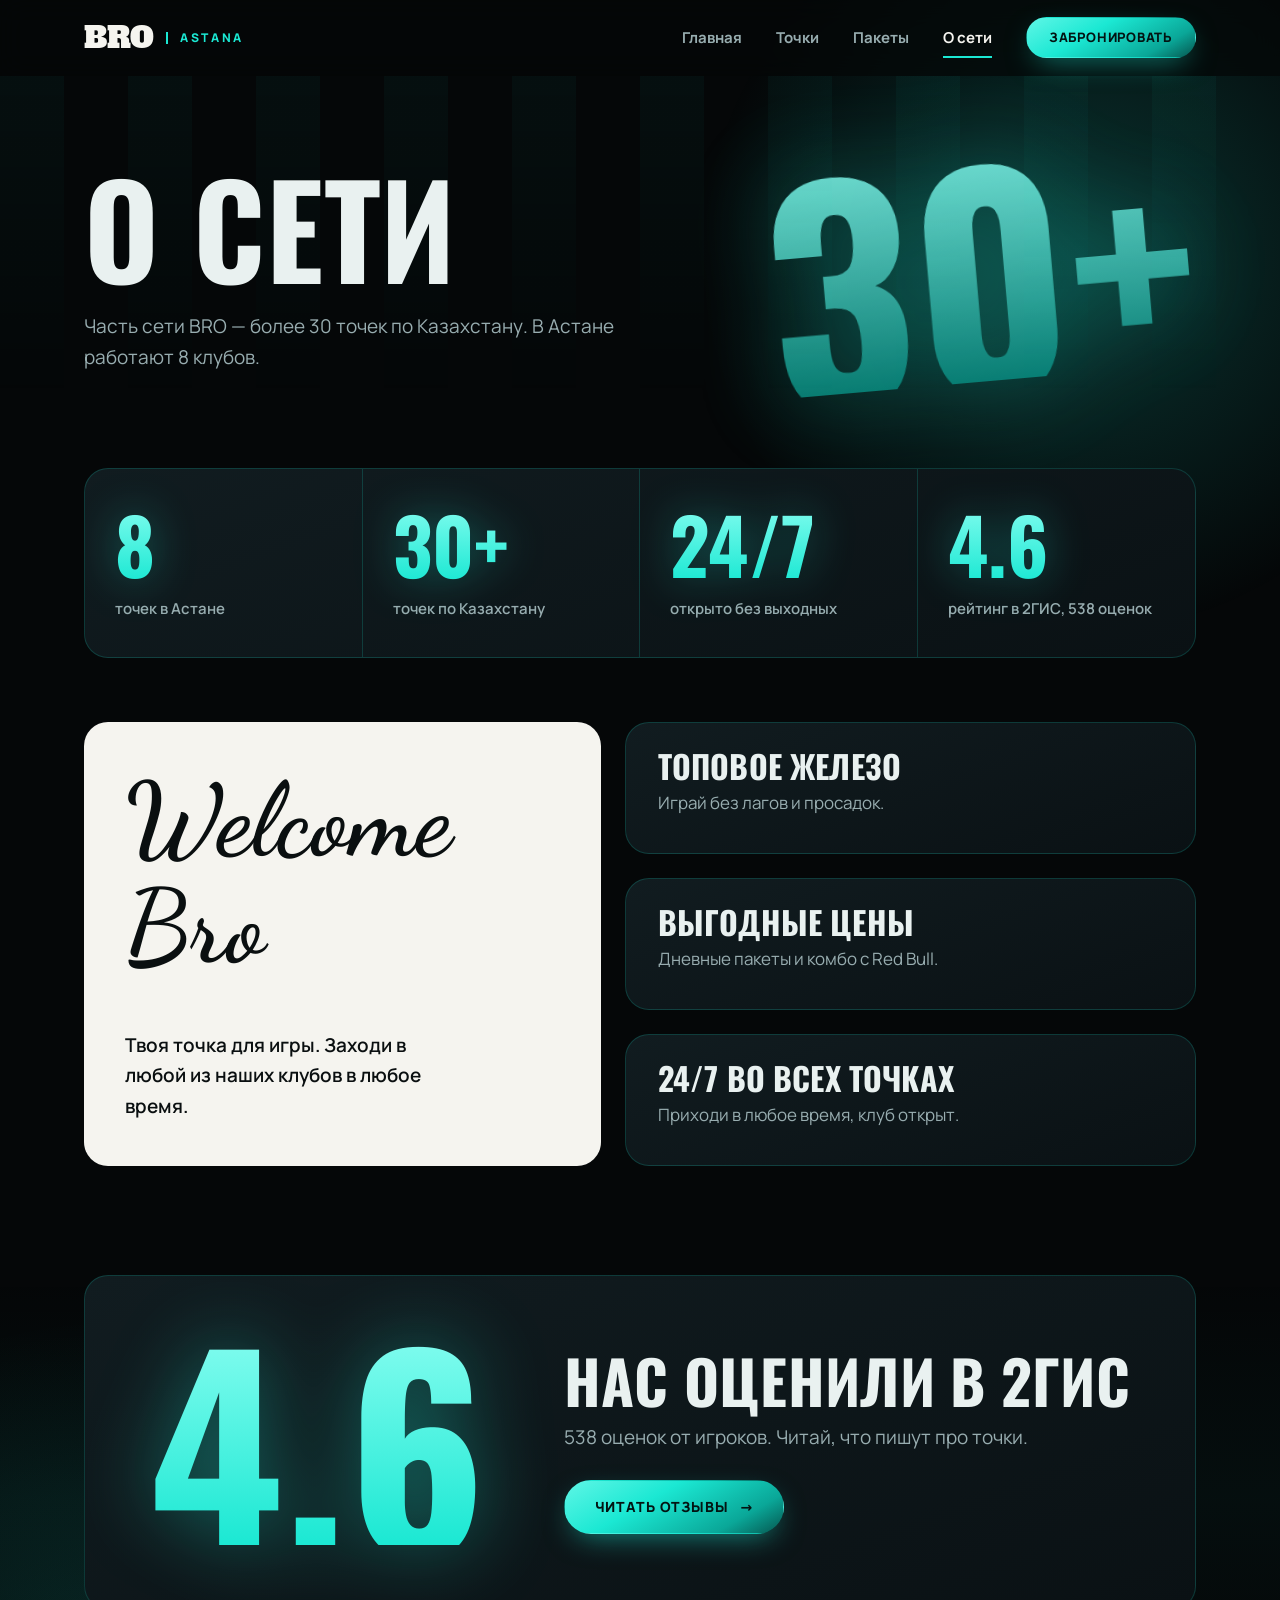
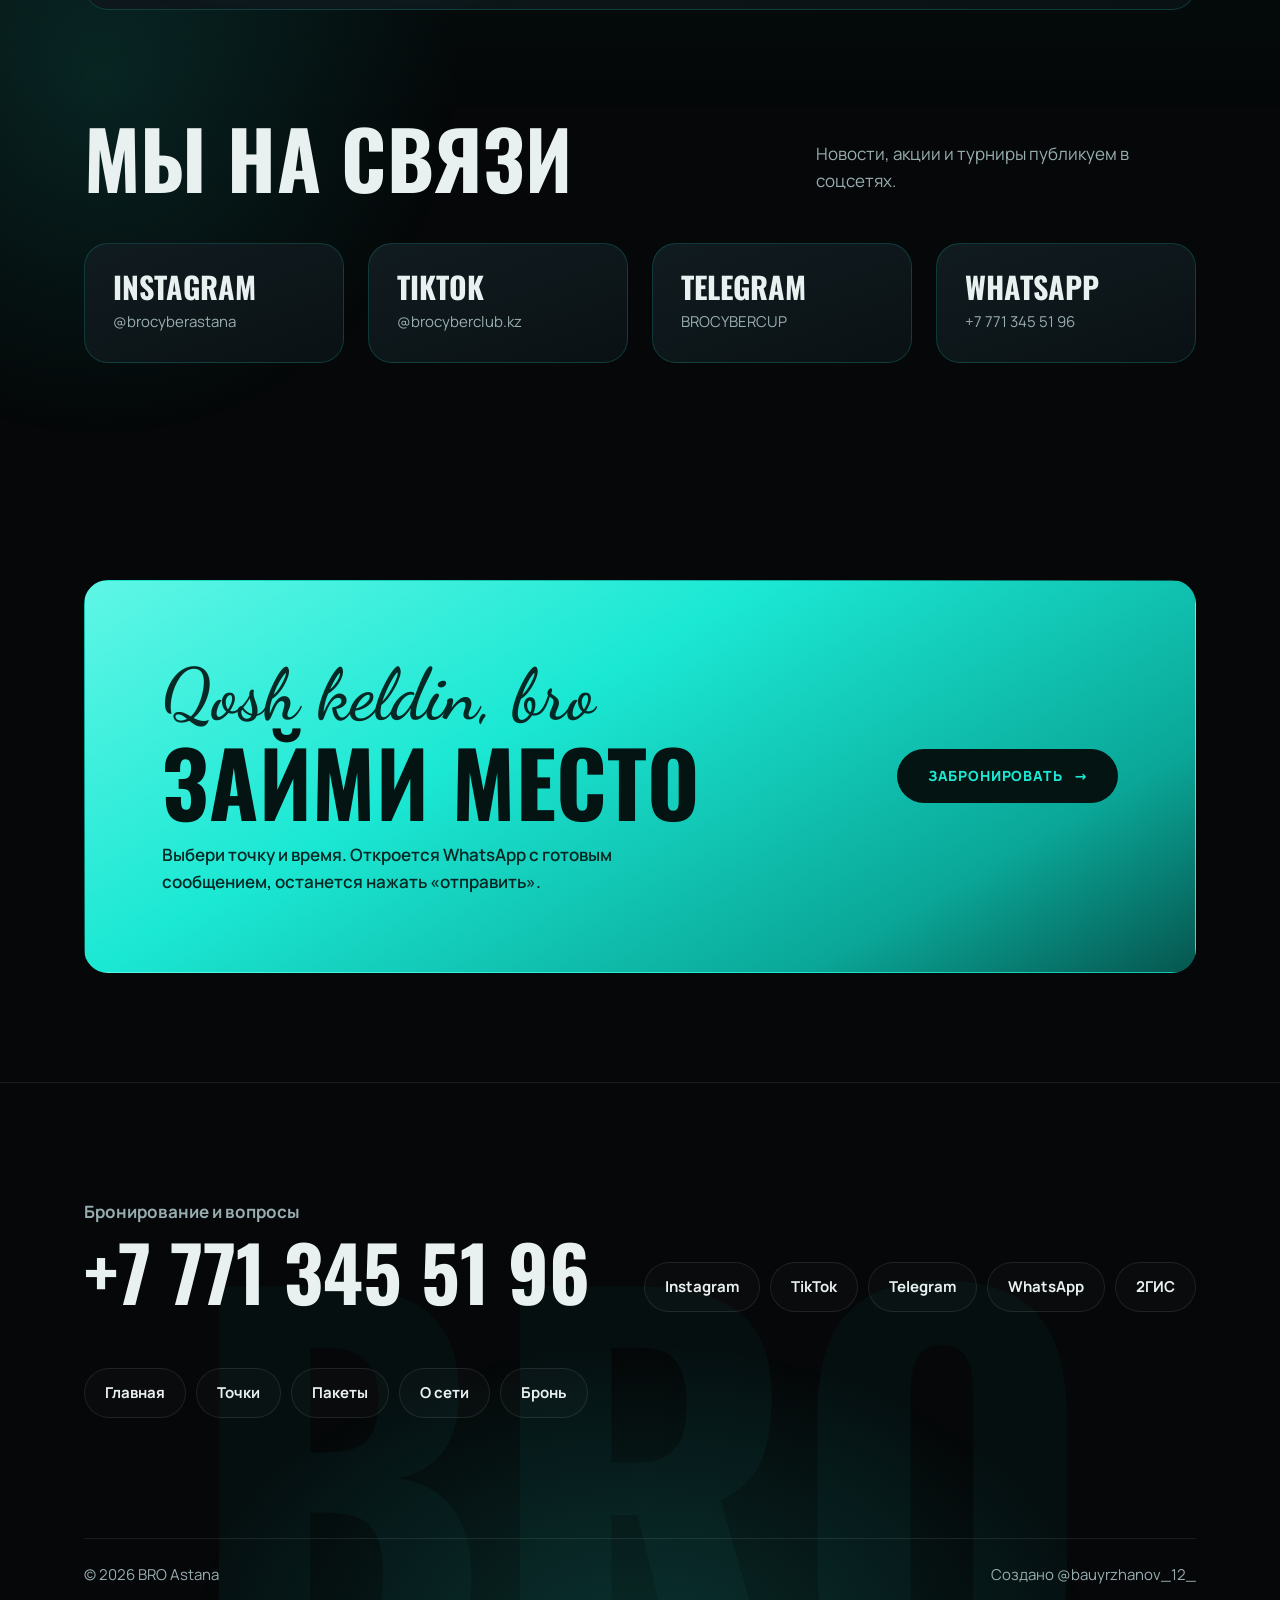
==== commit c20012b3: "Fill out the pages: stats strip, poster feed, FAQ, hero accents - stats strip (8 clubs, 30+ in Kazak" ====
--- a/about.html
+++ b/about.html
@@ -37,13 +37,26 @@
 
   <section class="page-hero">
     <div class="wrap">
+      <div class="hero-big display" aria-hidden="true">30+</div>
       
       <h1 class="display">О сети</h1>
       <p class="lead">Часть сети BRO — более 30 точек по Казахстану. В Астане работают 8 клубов.</p>
     </div>
   </section>
 
-  <section class="section" style="padding-top:clamp(48px,6vw,80px)">
+
+  <section class="section section--tight">
+    <div class="wrap">
+      <ul class="stats">
+        <li class="reveal"><span class="n display">8</span><span class="l">точек в Астане</span></li>
+        <li class="reveal"><span class="n display">30+</span><span class="l">точек по Казахстану</span></li>
+        <li class="reveal"><span class="n display">24/7</span><span class="l">открыто без выходных</span></li>
+        <li class="reveal"><span class="n display">4.6</span><span class="l">рейтинг в 2ГИС, 538 оценок</span></li>
+      </ul>
+    </div>
+  </section>
+
+  <section class="section" style="padding-top:0">
     <div class="wrap about-grid">
       <article class="card poster is-paper reveal">
         <p class="script">Welcome Bro</p>
--- a/styles.css
+++ b/styles.css
@@ -53,8 +53,8 @@
   --r-pill: 999px;
 
   --gap: 24px;
-  --section: clamp(96px, 12vw, 160px);
-  --head-gap: clamp(40px, 5vw, 64px);
+  --section: clamp(72px, 8.5vw, 120px);
+  --head-gap: clamp(32px, 4vw, 48px);
 
   --glow-sm: 0 0 24px rgba(27, 232, 211, .35);
   --glow-lg: 0 28px 70px -22px rgba(27, 232, 211, .55);
@@ -96,6 +96,7 @@
   background: radial-gradient(closest-side, rgba(27, 232, 211, .13), transparent);
 }
 .section--glow-r::before { left: auto; right: -260px; }
+.section--tight { padding-block: clamp(40px, 5vw, 64px); }
 .section--tint { background: linear-gradient(180deg, transparent, rgba(27, 232, 211, .035) 50%, transparent); }
 
 .sec-head { margin-bottom: var(--head-gap); display: flex; flex-wrap: wrap; align-items: end; justify-content: space-between; gap: 16px 40px; }
@@ -232,7 +233,8 @@
 .kb-hint { text-align: center; margin-top: 24px; font: 600 14px var(--f-body); color: var(--muted); }
 
 /* ---------- inner page hero ---------- */
-.page-hero { position: relative; overflow-x: clip; padding: clamp(64px, 9vw, 120px) 0 clamp(24px, 4vw, 48px); isolation: isolate; }
+.page-hero { position: relative; overflow-x: clip; padding: clamp(56px, 7vw, 96px) 0 clamp(16px, 3vw, 32px); isolation: isolate; }
+.page-hero .wrap { position: relative; }
 .page-hero::before {
   content: ""; position: absolute; z-index: -1; right: -180px; top: -200px; width: 760px; height: 760px;
   background: radial-gradient(closest-side, rgba(27, 232, 211, .2), transparent);
@@ -244,6 +246,14 @@
 }
 .page-hero .script { font-size: clamp(36px, 5vw, 56px); margin-bottom: 6px; }
 .page-hero h1 { font-size: clamp(60px, 10vw, 140px); margin-bottom: 24px; }
+.hero-big {
+  position: absolute; z-index: -1; right: 24px; top: 50%; transform: translateY(-50%) rotate(-5deg);
+  font-size: clamp(130px, 22vw, 320px); line-height: .8; pointer-events: none; user-select: none;
+  background: linear-gradient(180deg, var(--teal-hi), var(--teal-lo)); -webkit-background-clip: text; background-clip: text; color: transparent;
+  filter: drop-shadow(0 0 50px rgba(27, 232, 211, .4)); opacity: .85;
+  animation: bob 8s ease-in-out infinite;
+}
+@keyframes bob { 50% { transform: translateY(-54%) rotate(-3deg); } }
 
 /* ---------- marquee ---------- */
 .marquee { border-block: 1px solid var(--line); background: var(--bg-2); overflow: hidden; padding: 18px 0; }
@@ -282,7 +292,7 @@
 .card:hover .icon { background: rgba(27, 232, 211, .2); box-shadow: var(--glow-sm); }
 
 /* ---------- packs ---------- */
-.pack { display: flex; flex-direction: column; gap: 16px; min-height: 420px; }
+.pack { display: flex; flex-direction: column; gap: 16px; }
 .pack .script { font-size: 48px; }
 .pack .btn { margin-top: auto; align-self: flex-start; }
 .is-paper .script { color: #0a0f10; }
@@ -318,8 +328,8 @@
 .cta-card--compact h2 { font-size: clamp(36px, 5vw, 64px); }
 
 /* ---------- booking ---------- */
-.book-grid { display: grid; grid-template-columns: .8fr 1.2fr; gap: var(--gap); align-items: start; }
-.info-card { display: grid; gap: 28px; }
+.book-grid { display: grid; grid-template-columns: .8fr 1.2fr; gap: var(--gap); align-items: stretch; }
+.info-card { display: grid; gap: 28px; align-content: space-between; }
 .info-card .label { color: var(--muted); font-size: 14px; font-weight: 700; margin-bottom: 4px; }
 .info-card a, .info-card .val { font: 700 34px/1.05 var(--f-display); text-transform: uppercase; text-decoration: none; transition: color .25s; }
 .info-card a:hover { color: var(--teal); }
@@ -420,3 +430,78 @@
   .book-form { grid-template-columns: 1fr 1fr; gap: 18px; }
   .foot-nav { margin-bottom: 90px; }
 }
+
+
+/* ---------- decorative illustration inside feature cards ---------- */
+.card .deco {
+  position: absolute; right: -22px; bottom: -22px; width: 170px; height: 170px; opacity: .1; pointer-events: none;
+  fill: none; stroke: var(--teal); stroke-width: 1; stroke-linecap: round; stroke-linejoin: round;
+  transition: opacity .4s, transform .6s var(--ease), filter .4s;
+}
+.card:hover .deco { opacity: .28; transform: rotate(-8deg) scale(1.1); filter: drop-shadow(0 0 14px rgba(27, 232, 211, .7)); }
+
+/* ---------- stats strip ---------- */
+.stats {
+  display: grid; grid-template-columns: repeat(4, 1fr); overflow: hidden;
+  border-radius: var(--r-card); border: 1px solid var(--line-teal); background: var(--grad-card);
+}
+.stats li { position: relative; padding: 36px 30px; border-right: 1px solid var(--line-teal); transition: background .35s; }
+.stats li:last-child { border-right: 0; }
+.stats li:hover { background: rgba(27, 232, 211, .07); }
+.stats .n {
+  display: block; font-size: clamp(52px, 6vw, 84px); line-height: 1; margin-bottom: 12px;
+  background: linear-gradient(180deg, var(--teal-hi), var(--teal)); -webkit-background-clip: text; background-clip: text; color: transparent;
+  filter: drop-shadow(0 0 22px rgba(27, 232, 211, .35));
+}
+.stats .l { color: var(--muted); font-weight: 600; font-size: 15px; }
+
+/* ---------- feed (poster grid) ---------- */
+.feed { display: grid; grid-template-columns: repeat(3, 1fr); gap: var(--gap); }
+.post { aspect-ratio: 1 / 1; container-type: inline-size; padding: 0; display: grid; place-content: center; text-align: center; gap: 4px; }
+.post > * { position: relative; }
+.post .pl, .post .pm, .post .pr { position: absolute; top: 5cqi; font: 700 12px/1 var(--f-display); letter-spacing: .2em; opacity: .75; }
+.post .pl { left: 6cqi; }
+.post .pm { left: 50%; transform: translateX(-50%); }
+.post .pr { right: 6cqi; }
+.post .pt { font-size: 15cqi; line-height: .95; padding: 0 8cqi; }
+.post .pt.sm { font-size: 8cqi; }
+.post .pn { font-size: 40cqi; line-height: .85; color: var(--teal); text-shadow: 0 0 40px rgba(27, 232, 211, .5); }
+.post .ps { font-size: 20cqi; line-height: 1; color: inherit; }
+.post .pb { font: 800 13px/1 var(--f-body); letter-spacing: .24em; text-transform: uppercase; opacity: .8; margin-top: 10px; }
+.post.is-dark .pt.sm { color: var(--paper); }
+.post.is-teal { background: repeating-linear-gradient(90deg, rgba(0, 0, 0, .09) 0 16%, transparent 16% 32%), var(--grad-teal); }
+.post.is-teal .ps { color: var(--ink); }
+.post.is-paper .ps { color: #0a0f10; }
+
+/* ---------- faq ---------- */
+.faq-list { display: grid; grid-template-columns: 1fr 1fr; gap: 14px var(--gap); align-items: start; }
+.faq { padding: 0; }
+.faq:hover { transform: translateY(-3px); box-shadow: var(--glow-sm); }
+.faq summary {
+  list-style: none; cursor: pointer; display: flex; justify-content: space-between; align-items: center; gap: 24px;
+  padding: 26px 32px; font-size: clamp(22px, 2.6vw, 30px); line-height: 1.1;
+}
+.faq summary::-webkit-details-marker { display: none; }
+.faq summary::after {
+  content: "+"; flex: none; width: 40px; height: 40px; display: grid; place-items: center; border-radius: 50%;
+  font: 400 26px/1 var(--f-body); color: var(--teal); border: 1px solid var(--line-teal); transition: transform .35s var(--ease), background .3s;
+}
+.faq[open] summary::after { transform: rotate(45deg); background: rgba(27, 232, 211, .12); }
+.faq p { padding: 0 32px 28px; max-width: 62ch; animation: faq-in .4s var(--ease) both; }
+@keyframes faq-in { from { opacity: 0; transform: translateY(-8px); } }
+
+@media (max-width: 1000px) {
+  .faq-list { grid-template-columns: 1fr; }
+  .stats { grid-template-columns: 1fr 1fr; }
+  .stats li:nth-child(2) { border-right: 0; }
+  .stats li:nth-child(-n+2) { border-bottom: 1px solid var(--line-teal); }
+  .feed { grid-template-columns: 1fr 1fr; }
+}
+@media (max-width: 640px) {
+  .hero-big { right: 8px; opacity: .18; font-size: 150px; }
+  .stats li { padding: 26px 20px; }
+  .feed { gap: 14px; }
+  .post .pt { font-size: 14cqi; }
+  .faq summary { padding: 22px 22px; }
+  .faq p { padding: 0 22px 24px; }
+}
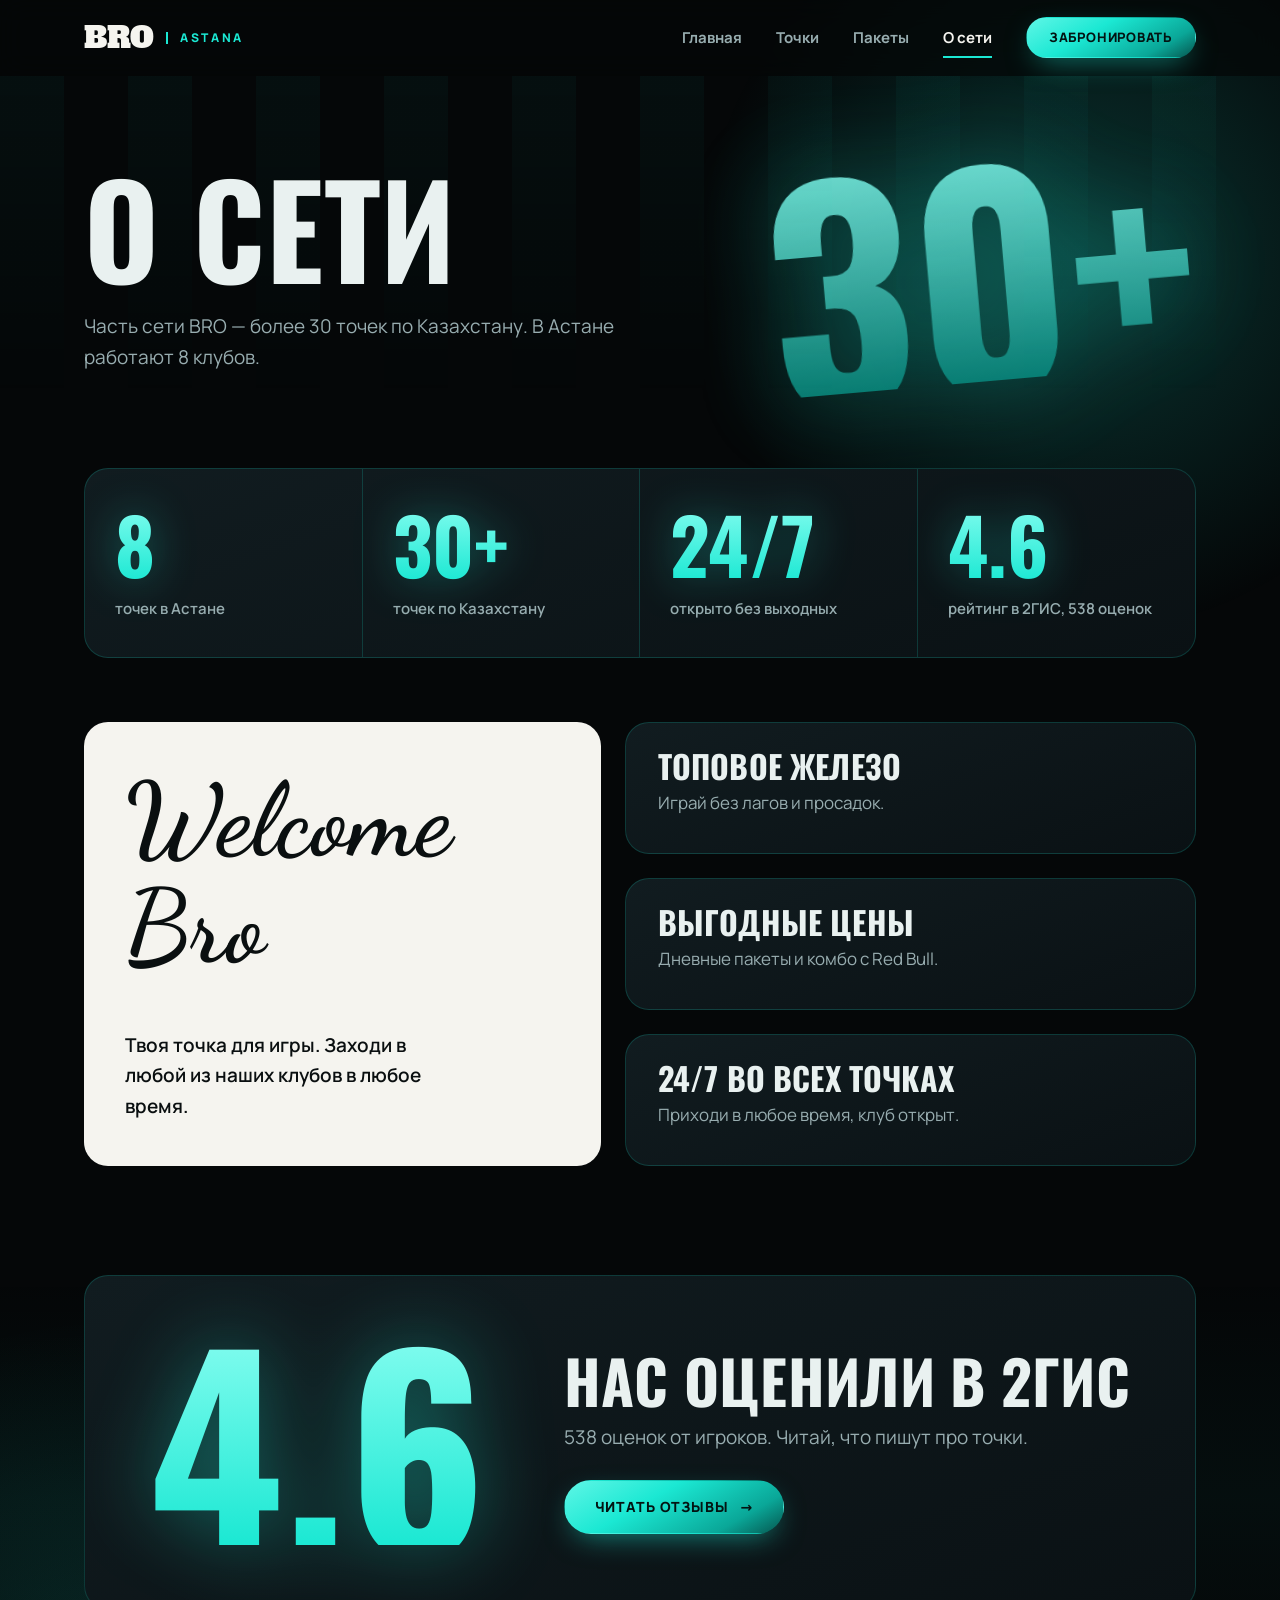
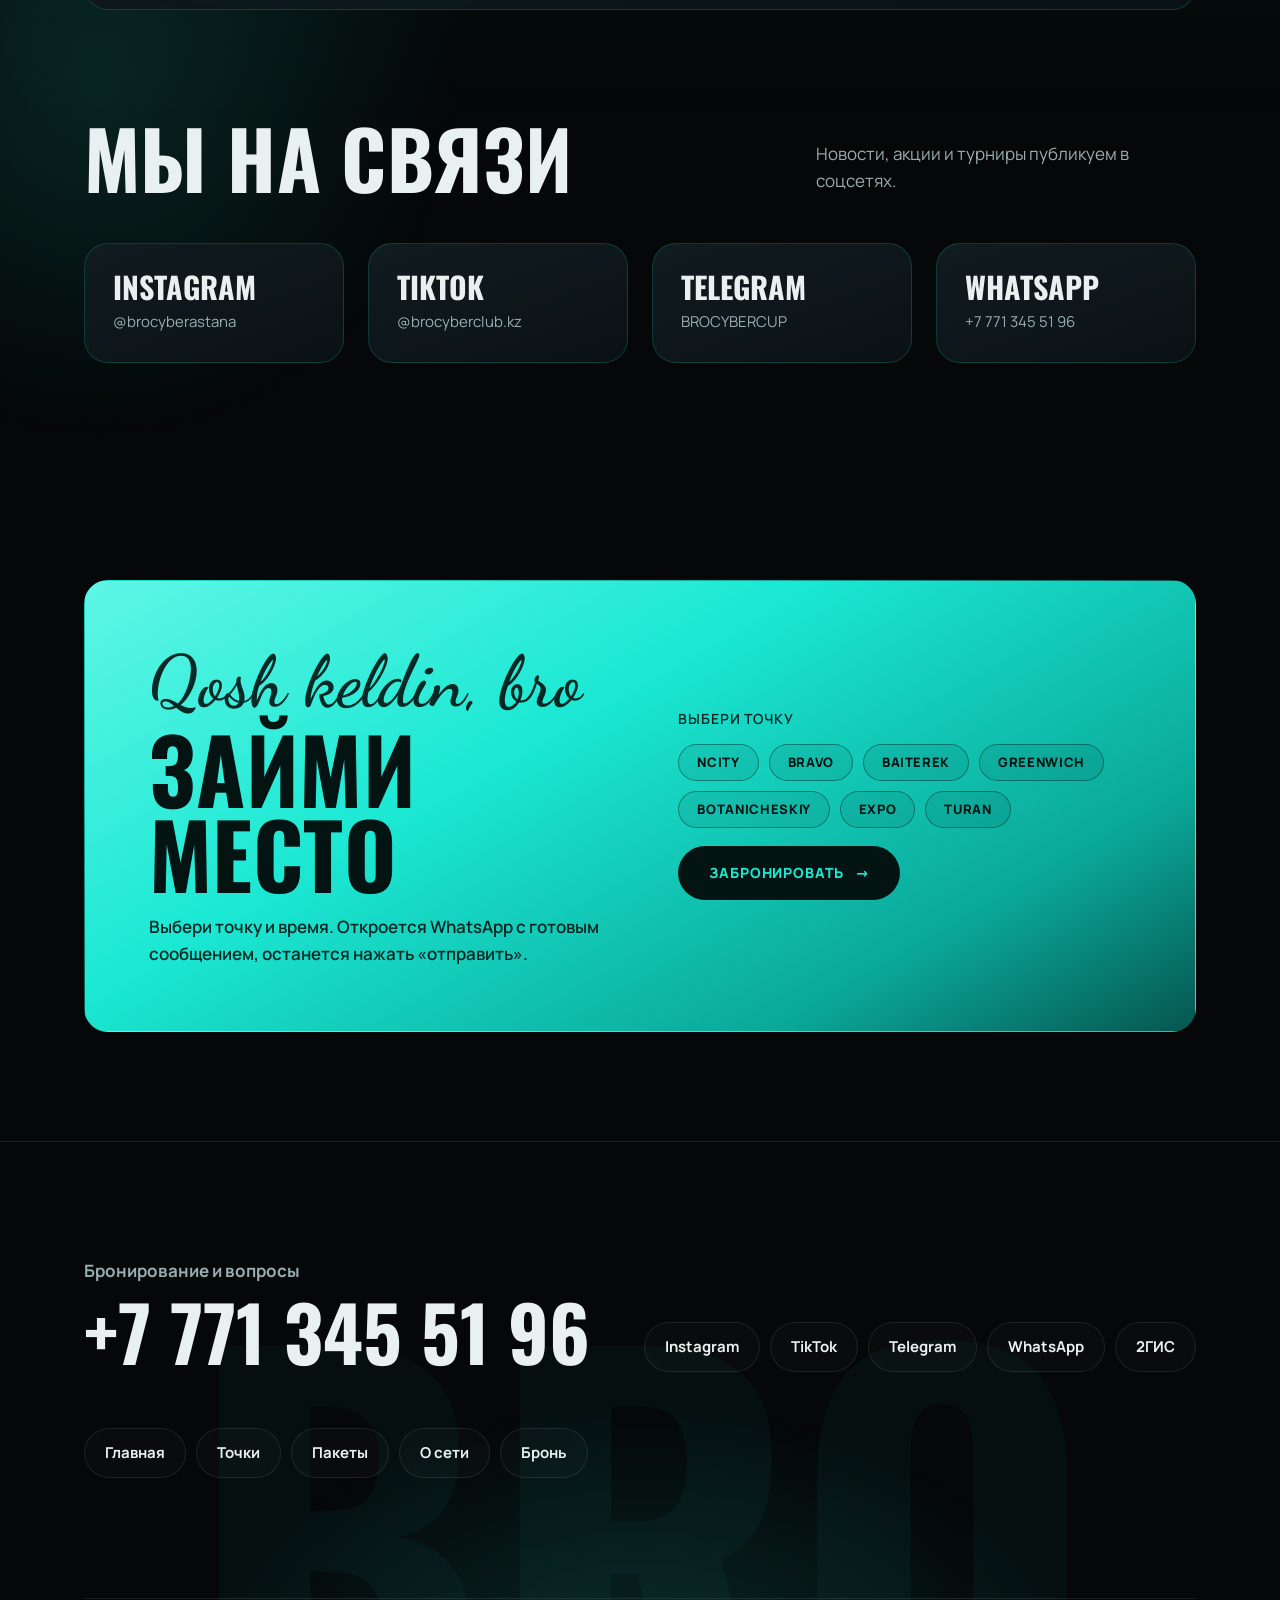
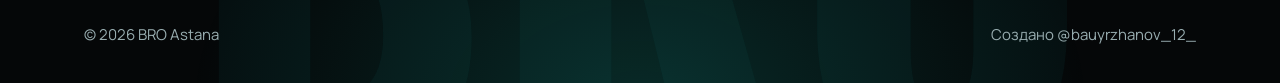
==== commit 333daa13: "Fill the booking CTA card with quick club chips, compact the clubs CTA The right side of the 'Займи " ====
--- a/about.html
+++ b/about.html
@@ -115,7 +115,11 @@
           <h2 class="display">Займи место</h2>
           <p>Выбери точку и время. Откроется WhatsApp с готовым сообщением, останется нажать «отправить».</p>
         </div>
-        <div class="cta-act"><a class="btn btn-ink" href="book.html">Забронировать</a></div>
+        <div class="cta-act">
+          <p class="cta-label">Выбери точку</p>
+          <div class="chips"><a class="chip" href="book.html?club=NCITY">NCITY</a><a class="chip" href="book.html?club=BRAVO">BRAVO</a><a class="chip" href="book.html?club=BAITEREK">BAITEREK</a><a class="chip" href="book.html?club=GREENWICH">GREENWICH</a><a class="chip" href="book.html?club=BOTANICHESKIY">BOTANICHESKIY</a><a class="chip" href="book.html?club=EXPO">EXPO</a><a class="chip" href="book.html?club=TURAN">TURAN</a></div>
+          <a class="btn btn-ink" href="book.html">Забронировать</a>
+        </div>
       </div>
     </div>
   </section>
--- a/styles.css
+++ b/styles.css
@@ -320,11 +320,21 @@
 .social span { color: var(--muted); font-size: 15px; }
 
 /* ---------- CTA band ---------- */
-.cta-card { display: grid; grid-template-columns: 1.2fr .8fr; gap: 32px; align-items: center; padding: clamp(40px, 6vw, 80px); }
+.cta-card { display: grid; grid-template-columns: 1fr 1fr; gap: 32px clamp(32px, 6vw, 80px); align-items: center; padding: clamp(32px, 5vw, 64px); }
 .cta-card .script { font-size: clamp(40px, 6vw, 72px); color: var(--ink); margin-bottom: 4px; }
 .cta-card h2 { font-size: clamp(48px, 7vw, 96px); margin-bottom: 18px; }
-.cta-card .cta-act { display: flex; justify-content: flex-end; }
+.cta-act { display: flex; flex-direction: column; align-items: flex-start; gap: 18px; }
+.cta-act.cta-row { flex-direction: row; flex-wrap: wrap; gap: 14px; margin-top: 8px; }
+.cta-label { font: 800 14px/1 var(--f-body); letter-spacing: .06em; text-transform: uppercase; opacity: .75; }
+.chips { display: flex; flex-wrap: wrap; gap: 10px; }
+.chips .chip {
+  text-decoration: none; padding: 11px 18px; border-radius: var(--r-pill); font: 800 13px/1 var(--f-body); letter-spacing: .05em;
+  color: var(--ink); border: 1.5px solid rgba(3, 20, 18, .4); background: rgba(3, 20, 18, .08);
+  transition: background .25s, color .25s, border-color .25s, transform .25s var(--ease);
+}
+.chips .chip:hover { background: var(--ink); color: var(--teal); border-color: var(--ink); transform: translateY(-2px); }
 .cta-card:hover { transform: translateY(-6px); }
+.cta-card--compact { grid-template-columns: 1fr; }
 .cta-card--compact h2 { font-size: clamp(36px, 5vw, 64px); }
 
 /* ---------- booking ---------- */
@@ -392,7 +402,6 @@
   .about-grid, .book-grid { grid-template-columns: 1fr; }
   .poster { min-height: 340px; }
   .cta-card { grid-template-columns: 1fr; }
-  .cta-card .cta-act { justify-content: flex-start; }
   .book-form { grid-template-columns: 1fr 1fr; }
   .book-form label:nth-of-type(5) { grid-column: 1 / -1; }
 }
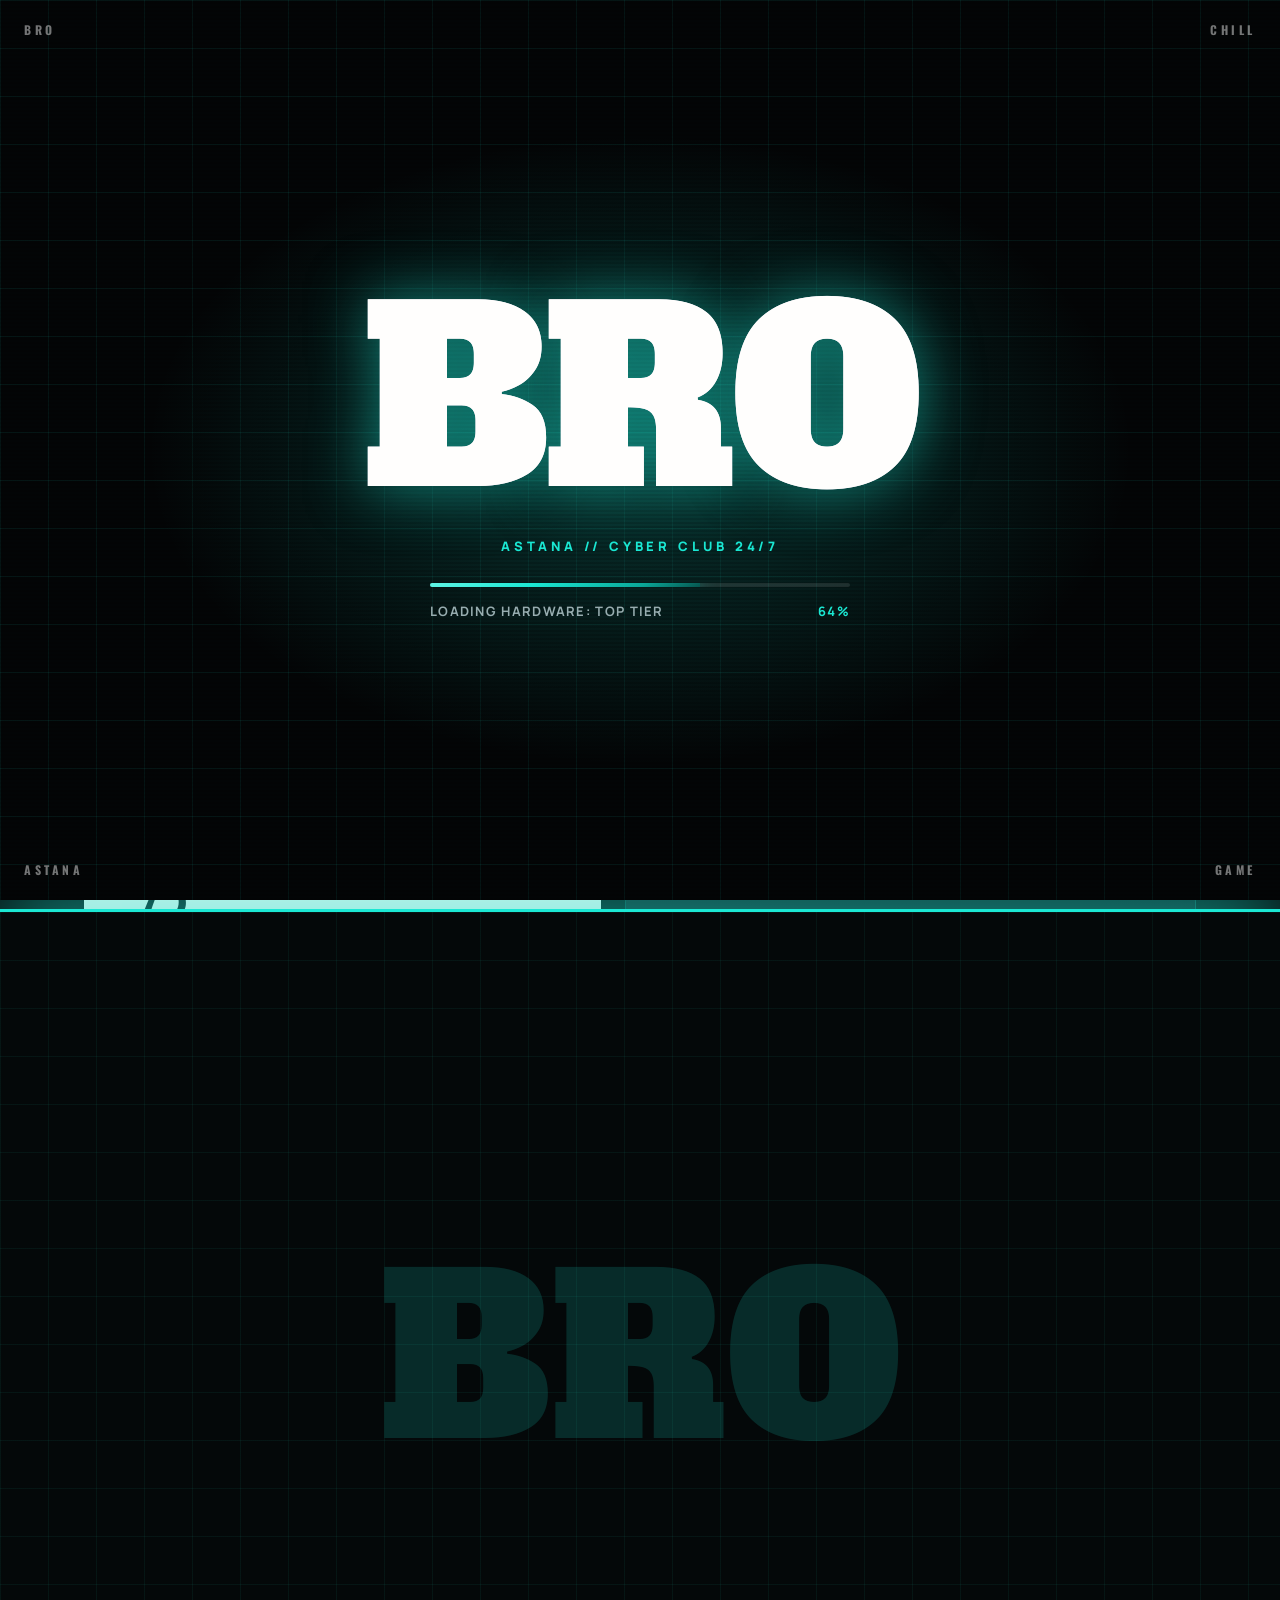
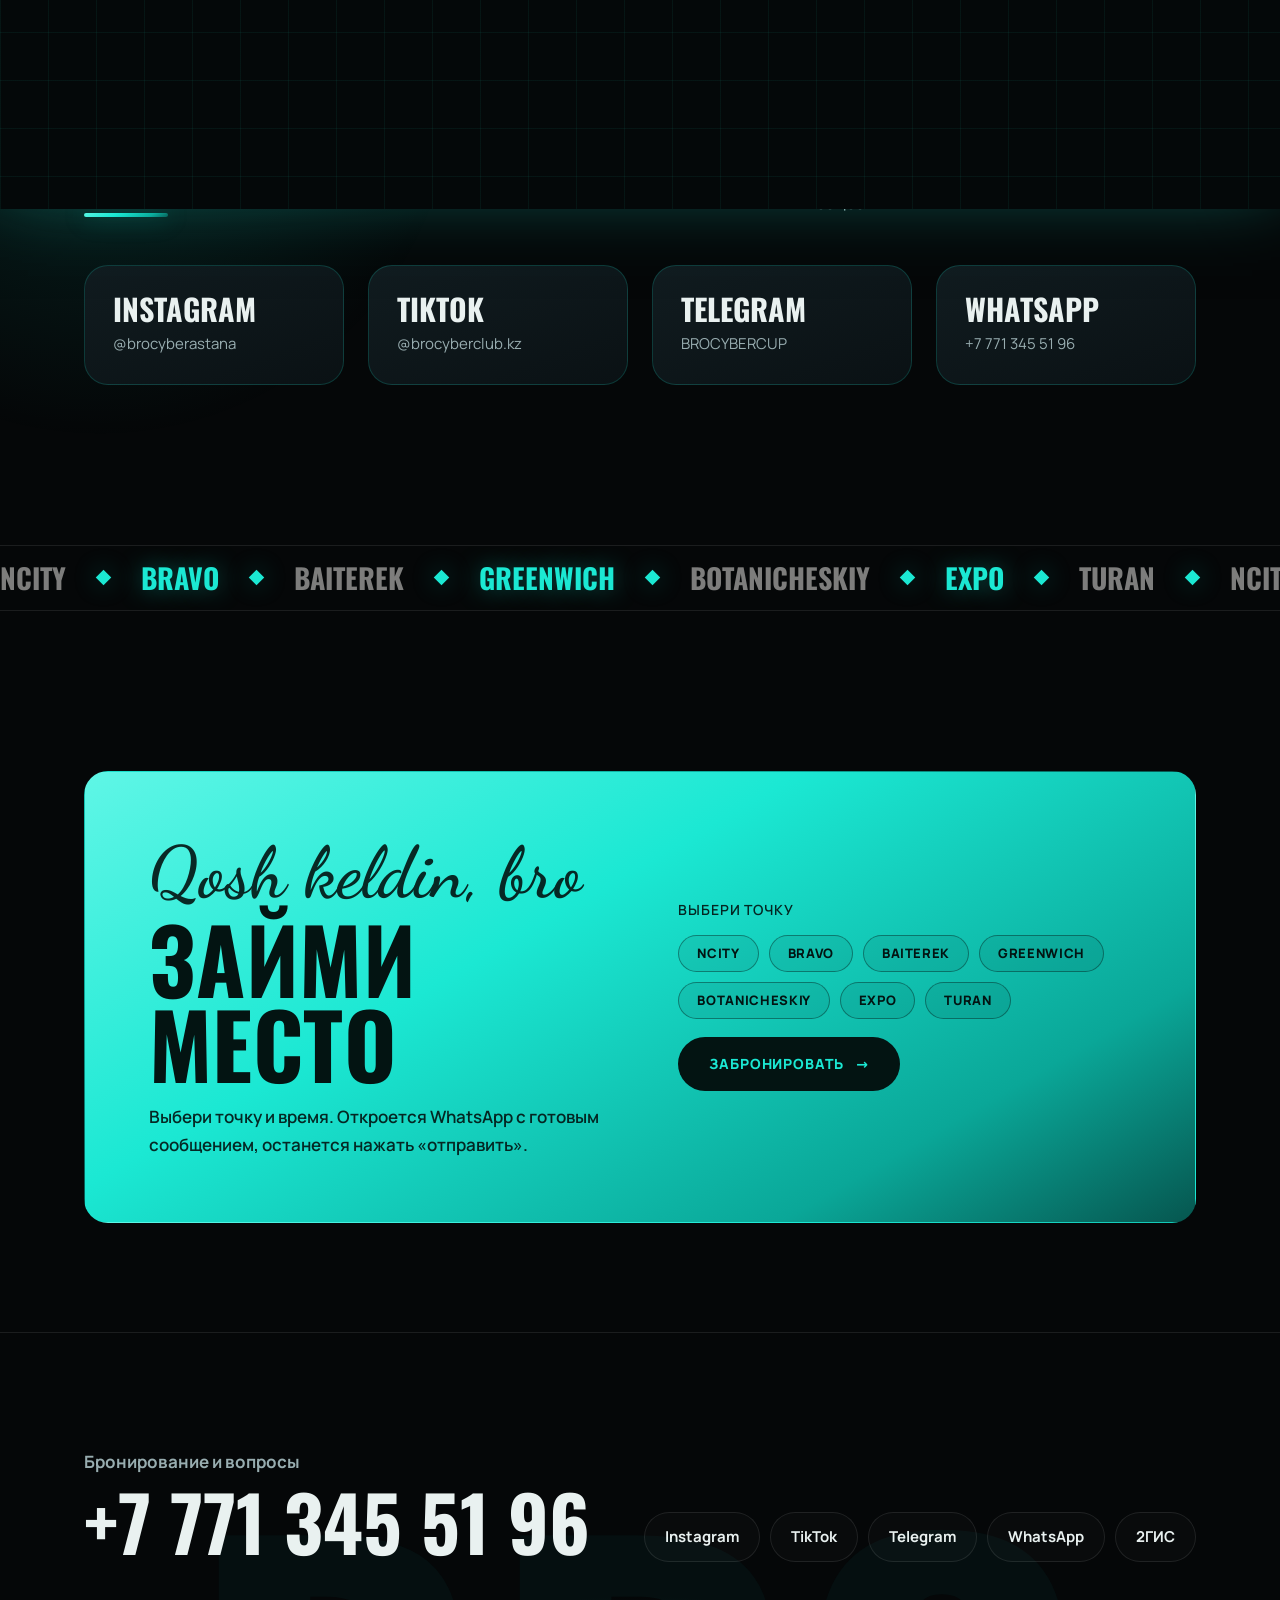
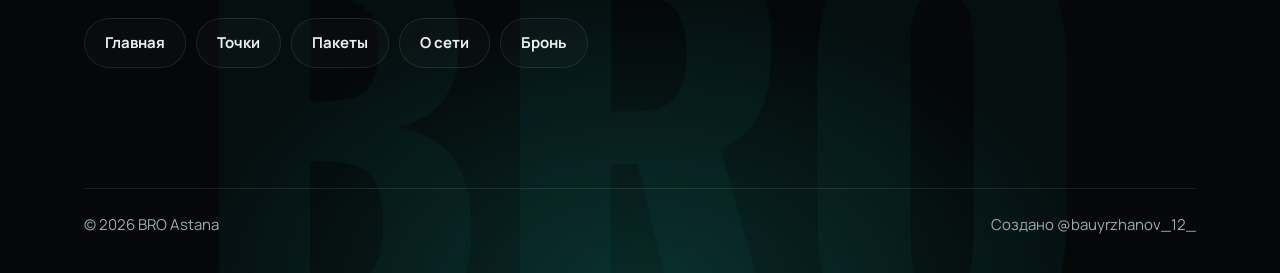
==== commit d77bda75: "Cyber layer: boot loader, page wipe transitions, ambient motion, terminal - cyber boot loader (grid," ====
--- a/about.html
+++ b/about.html
@@ -10,10 +10,32 @@
 <link rel="preload" href="fonts/oswald-cyrillic-wght-normal.woff2" as="font" type="font/woff2" crossorigin>
 <link rel="preload" href="fonts/manrope-cyrillic-wght-normal.woff2" as="font" type="font/woff2" crossorigin>
 <link rel="stylesheet" href="styles.css">
-<script>document.documentElement.classList.add('js')</script>
+<script>
+(function(){var d=document.documentElement;d.classList.add('js');
+try{var rm=matchMedia('(prefers-reduced-motion: reduce)').matches;
+if(!rm){if(!sessionStorage.getItem('broBooted')){d.classList.add('boot')}
+else if(sessionStorage.getItem('broNav')){d.classList.add('arrive');sessionStorage.removeItem('broNav')}}}catch(e){}
+setTimeout(function(){d.classList.add('ready')},9000)})();
+</script>
 </head>
 <body>
 <a class="skip" href="#main">Перейти к содержимому</a>
+
+<div class="loader" id="loader" aria-hidden="true">
+  <div class="loader-grid"></div>
+  <span class="corner c-tl">BRO</span><span class="corner c-tr">CHILL</span>
+  <span class="corner c-bl">ASTANA</span><span class="corner c-br">GAME</span>
+  <div class="loader-core">
+    <div class="glitch" data-text="BRO">BRO</div>
+    <p class="loader-sub">Astana // cyber club 24/7</p>
+    <div class="loader-bar"><i id="loaderBar"></i></div>
+    <div class="loader-meta"><span id="loaderLine">booting BRO.os</span><b id="loaderPct">0%</b></div>
+  </div>
+</div>
+<div class="wipe" aria-hidden="true"><span>BRO</span></div>
+<div class="scroll-progress" aria-hidden="true"><i></i></div>
+<canvas class="bg-canvas" id="bgCanvas" aria-hidden="true"></canvas>
+<div class="cursor-glow" aria-hidden="true"></div>
 
 <header class="site-header" id="top">
   <div class="wrap header-inner">
@@ -39,8 +61,8 @@
     <div class="wrap">
       <div class="hero-big display" aria-hidden="true">30+</div>
       
-      <h1 class="display">О сети</h1>
-      <p class="lead">Часть сети BRO — более 30 точек по Казахстану. В Астане работают 8 клубов.</p>
+      <h1 class="display rise" style="--i:1">О сети</h1>
+      <p class="lead rise" style="--i:2">Часть сети BRO — более 30 точек по Казахстану. В Астане работают 8 клубов.</p>
     </div>
   </section>
 
@@ -48,10 +70,10 @@
   <section class="section section--tight">
     <div class="wrap">
       <ul class="stats">
-        <li class="reveal"><span class="n display">8</span><span class="l">точек в Астане</span></li>
-        <li class="reveal"><span class="n display">30+</span><span class="l">точек по Казахстану</span></li>
+        <li class="reveal"><span class="n display" data-count="8" data-dec="0" data-suffix="">8</span><span class="l">точек в Астане</span></li>
+        <li class="reveal"><span class="n display" data-count="30" data-dec="0" data-suffix="+">30+</span><span class="l">точек по Казахстану</span></li>
         <li class="reveal"><span class="n display">24/7</span><span class="l">открыто без выходных</span></li>
-        <li class="reveal"><span class="n display">4.6</span><span class="l">рейтинг в 2ГИС, 538 оценок</span></li>
+        <li class="reveal"><span class="n display" data-count="4.6" data-dec="1" data-suffix="">4.6</span><span class="l">рейтинг в 2ГИС, 538 оценок</span></li>
       </ul>
     </div>
   </section>
@@ -82,7 +104,7 @@
   <section class="section section--tint section--glow" style="padding-top:0" id="reviews">
     <div class="wrap">
       <div class="card score-card reveal">
-        <div class="score display" aria-label="Оценка 4.6 из 5">4.6</div>
+        <div class="score display" data-count="4.6" data-dec="1" aria-label="Оценка 4.6 из 5">4.6</div>
         <div>
           <h2 class="display">Нас оценили в 2ГИС</h2>
           <p class="lead">538 оценок от игроков. Читай, что пишут про точки.</p>
@@ -106,6 +128,10 @@
       </div>
     </div>
   </section>
+
+  <div class="marquee marquee--clubs" aria-hidden="true">
+    <div class="marquee-track"><span>NCITY</span><i></i><span class="alt">BRAVO</span><i></i><span>BAITEREK</span><i></i><span class="alt">GREENWICH</span><i></i><span>BOTANICHESKIY</span><i></i><span class="alt">EXPO</span><i></i><span>TURAN</span><i></i><span>NCITY</span><i></i><span class="alt">BRAVO</span><i></i><span>BAITEREK</span><i></i><span class="alt">GREENWICH</span><i></i><span>BOTANICHESKIY</span><i></i><span class="alt">EXPO</span><i></i><span>TURAN</span><i></i></div>
+  </div>
 
   <section class="section">
     <div class="wrap">
--- a/styles.css
+++ b/styles.css
@@ -217,7 +217,8 @@
   background: linear-gradient(160deg, #122026, #070c0e);
   border: 1px solid rgba(27, 232, 211, .32); border-radius: 22px;
   box-shadow: 0 50px 100px -30px rgba(27, 232, 211, .55), 0 0 0 1px #000;
-  transform: rotateX(54deg) rotateZ(-20deg); transform-style: preserve-3d;
+  transform: rotateX(calc(54deg + var(--ty, 0deg))) rotateZ(calc(-20deg + var(--tx, 0deg))); transform-style: preserve-3d;
+  transition: transform .45s var(--ease);
 }
 .kb-row { display: flex; gap: 7px; }
 .key {
@@ -383,8 +384,6 @@
 .toast.is-visible { transform: translate(-50%, 0); opacity: 1; visibility: visible; }
 
 /* ---------- motion ---------- */
-main { animation: pagein .6s var(--ease) both; }
-@keyframes pagein { from { opacity: 0; transform: translateY(10px); } }
 
 .js .reveal { opacity: 0; transform: translateY(30px); transition: opacity .9s var(--ease) var(--d, 0s), transform .9s var(--ease) var(--d, 0s); }
 .js .reveal.is-in { opacity: 1; transform: none; }
@@ -514,3 +513,125 @@
   .faq summary { padding: 22px 22px; }
   .faq p { padding: 0 22px 24px; }
 }
+
+
+/* ============================================================
+   cyber layer: loader, page wipe, ambient background, motion
+   ============================================================ */
+
+/* ---------- ambient background ---------- */
+.bg-canvas { position: fixed; inset: 0; z-index: -1; pointer-events: none; opacity: .9; }
+.cursor-glow {
+  position: fixed; left: 0; top: 0; width: 560px; height: 560px; margin: -280px 0 0 -280px; z-index: -1; pointer-events: none;
+  background: radial-gradient(closest-side, rgba(27, 232, 211, .14), transparent); opacity: 0; transition: opacity .5s; will-change: transform;
+}
+.scroll-progress { position: fixed; top: 0; left: 0; right: 0; height: 3px; z-index: 120; pointer-events: none; }
+.scroll-progress i { display: block; height: 100%; transform-origin: left; transform: scaleX(var(--p, 0)); background: var(--grad-teal); box-shadow: 0 0 14px rgba(27, 232, 211, .9); }
+
+/* ---------- boot loader ---------- */
+.loader { display: none; }
+html.boot { overflow: hidden; }
+html.boot .loader {
+  display: grid; place-items: center; position: fixed; inset: 0; z-index: 300; overflow: hidden; background: #030506;
+  clip-path: inset(0 0 0 0); transition: clip-path 1s var(--ease);
+}
+html.boot.loaded .loader { clip-path: inset(0 0 100% 0); }
+.loader-grid {
+  position: absolute; inset: 0;
+  background:
+    linear-gradient(rgba(27, 232, 211, .07) 1px, transparent 1px) 0 0 / 48px 48px,
+    linear-gradient(90deg, rgba(27, 232, 211, .07) 1px, transparent 1px) 0 0 / 48px 48px,
+    radial-gradient(55% 50% at 50% 50%, rgba(27, 232, 211, .22), transparent 70%);
+  animation: grid-move 8s linear infinite;
+}
+@keyframes grid-move { to { background-position: 0 48px, 48px 0, 0 0; } }
+.loader::before {
+  content: ""; position: absolute; left: 0; right: 0; top: -180px; height: 180px; z-index: 2; pointer-events: none;
+  background: linear-gradient(180deg, transparent, rgba(27, 232, 211, .2), transparent);
+  animation: scan 2.6s linear infinite;
+}
+@keyframes scan { to { transform: translateY(calc(100vh + 180px)); } }
+.loader::after { content: ""; position: absolute; inset: 0; z-index: 3; pointer-events: none; opacity: .55; background: repeating-linear-gradient(0deg, rgba(0, 0, 0, .3) 0 2px, transparent 2px 4px); }
+.loader .corner { position: absolute; z-index: 4; font: 700 12px/1 var(--f-display); letter-spacing: .3em; color: rgba(255, 255, 255, .45); }
+.c-tl { top: 24px; left: 24px; } .c-tr { top: 24px; right: 24px; } .c-bl { bottom: 24px; left: 24px; } .c-br { bottom: 24px; right: 24px; }
+.loader-core { position: relative; z-index: 4; display: grid; justify-items: center; gap: 18px; padding: 0 24px; text-align: center; }
+.loader-sub { font: 800 13px/1 var(--f-body); letter-spacing: .3em; text-transform: uppercase; color: var(--teal); }
+.loader-bar { width: min(420px, 74vw); height: 4px; border-radius: 2px; background: rgba(255, 255, 255, .1); overflow: hidden; margin-top: 12px; }
+.loader-bar i { display: block; height: 100%; width: 0; background: var(--grad-teal); box-shadow: 0 0 18px var(--teal); }
+.loader-meta { width: min(420px, 74vw); display: flex; justify-content: space-between; font: 700 13px/1 var(--f-body); letter-spacing: .1em; text-transform: uppercase; color: var(--muted); font-variant-numeric: tabular-nums; }
+.loader-meta b { color: var(--teal); }
+
+.glitch { position: relative; font: 400 clamp(110px, 24vw, 240px)/1 "Alfa Slab One", serif; color: var(--paper); letter-spacing: -.02em; text-shadow: 0 0 60px rgba(27, 232, 211, .5); }
+.glitch::before, .glitch::after { content: attr(data-text); position: absolute; inset: 0; mix-blend-mode: screen; text-shadow: none; }
+.glitch::before { color: var(--teal); animation: glitch-a 2.4s infinite steps(1); }
+.glitch::after { color: #ff3d7f; animation: glitch-b 2.1s infinite steps(1); }
+@keyframes glitch-a {
+  0%, 100% { clip-path: inset(0 0 72% 0); transform: translate(-3px, 0); }
+  20% { clip-path: inset(30% 0 40% 0); transform: translate(5px, 0); }
+  40% { clip-path: inset(62% 0 8% 0); transform: translate(-6px, 0); }
+  60% { clip-path: inset(10% 0 78% 0); transform: translate(3px, 0); }
+  80% { clip-path: inset(46% 0 30% 0); transform: translate(-2px, 0); }
+}
+@keyframes glitch-b {
+  0%, 100% { clip-path: inset(70% 0 0 0); transform: translate(3px, 0); }
+  25% { clip-path: inset(20% 0 55% 0); transform: translate(-5px, 0); }
+  50% { clip-path: inset(48% 0 25% 0); transform: translate(6px, 0); }
+  75% { clip-path: inset(5% 0 80% 0); transform: translate(-3px, 0); }
+}
+
+/* ---------- page transition wipe ---------- */
+.wipe {
+  position: fixed; inset: 0; z-index: 250; pointer-events: none; transform: translateY(101%);
+  display: grid; place-items: center; background: #040809; border-top: 3px solid var(--teal); box-shadow: 0 -30px 80px rgba(27, 232, 211, .5);
+  background-image: linear-gradient(rgba(27, 232, 211, .06) 1px, transparent 1px), linear-gradient(90deg, rgba(27, 232, 211, .06) 1px, transparent 1px);
+  background-size: 48px 48px;
+}
+.wipe span { font: 400 clamp(90px, 20vw, 220px)/1 "Alfa Slab One", serif; color: rgba(27, 232, 211, .16); }
+html.leaving .wipe { transform: translateY(0); transition: transform .55s var(--ease); }
+html.arrive .wipe { animation: wipe-out .85s .05s var(--ease) both; }
+@keyframes wipe-out { from { transform: translateY(0); } to { transform: translateY(-101%); } }
+
+/* ---------- entrance: rise ---------- */
+.js .rise { opacity: 0; }
+.js.ready .rise { animation: rise .95s var(--ease) both; animation-delay: calc(var(--i, 0) * .09s + .05s); }
+@keyframes rise { from { opacity: 0; transform: translateY(28px); } to { opacity: 1; transform: none; } }
+
+/* ---------- headings: line sweep ---------- */
+.sec-head h2 { position: relative; padding-bottom: 22px; }
+.sec-head h2::after { content: ""; position: absolute; left: 0; bottom: 0; width: 84px; height: 4px; border-radius: 2px; background: var(--grad-teal); box-shadow: var(--glow-sm); transition: width 1s var(--ease) .25s; }
+.js .sec-head.reveal h2::after { width: 0; }
+.js .sec-head.reveal.is-in h2::after { width: 84px; }
+
+/* ---------- terminal ---------- */
+.terminal { padding: 0; background: linear-gradient(160deg, #071012, #040809); font-family: ui-monospace, "SFMono-Regular", Menlo, Consolas, "Liberation Mono", monospace; }
+.term-bar { display: flex; align-items: center; gap: 8px; padding: 16px 24px; border-bottom: 1px solid var(--line-teal); background: rgba(27, 232, 211, .04); }
+.term-bar i { width: 11px; height: 11px; border-radius: 50%; background: var(--teal); box-shadow: 0 0 10px rgba(27, 232, 211, .7); }
+.term-bar i:nth-child(2) { background: var(--teal-lo); box-shadow: none; }
+.term-bar i:nth-child(3) { background: #2a3b40; box-shadow: none; }
+.term-bar span { margin-left: 12px; color: var(--muted); font-size: 14px; }
+.term-body { display: grid; gap: 14px; padding: 28px 28px 34px; font-size: clamp(15px, 1.7vw, 19px); }
+.tl { display: grid; grid-template-columns: minmax(0, .85fr) minmax(0, 1.15fr); gap: 4px 28px; min-height: 1.6em; }
+.tl .cmd { color: var(--teal); }
+.tl .cmd::before { content: "$ "; opacity: .55; }
+.tl .out { color: var(--text); transition: opacity .45s, transform .45s var(--ease); }
+.tl .out.is-hidden { opacity: 0; transform: translateX(-8px); }
+.caret { display: inline-block; width: .6em; height: 1.1em; margin-left: 2px; vertical-align: text-bottom; background: var(--teal); animation: blink 1s steps(1) infinite; }
+@keyframes blink { 50% { opacity: 0; } }
+
+/* ---------- reversed club marquee ---------- */
+.marquee--clubs { background: transparent; border-block-color: var(--line); margin: clamp(24px, 4vw, 56px) 0; }
+.marquee--clubs .marquee-track { animation-direction: reverse; animation-duration: 52s; }
+.marquee--clubs span { font-size: 28px; color: rgba(245, 244, 239, .5); }
+.marquee--clubs span.alt { color: var(--teal); }
+
+@media (max-width: 700px) {
+  .tl { grid-template-columns: 1fr; }
+  .term-body { padding: 22px 20px 28px; }
+  .loader .corner { font-size: 11px; }
+}
+@media (hover: none) { .cursor-glow { display: none; } }
+
+@media (prefers-reduced-motion: reduce) {
+  .loader, .wipe, .cursor-glow, .bg-canvas { display: none !important; }
+  .js .rise { opacity: 1; }
+}
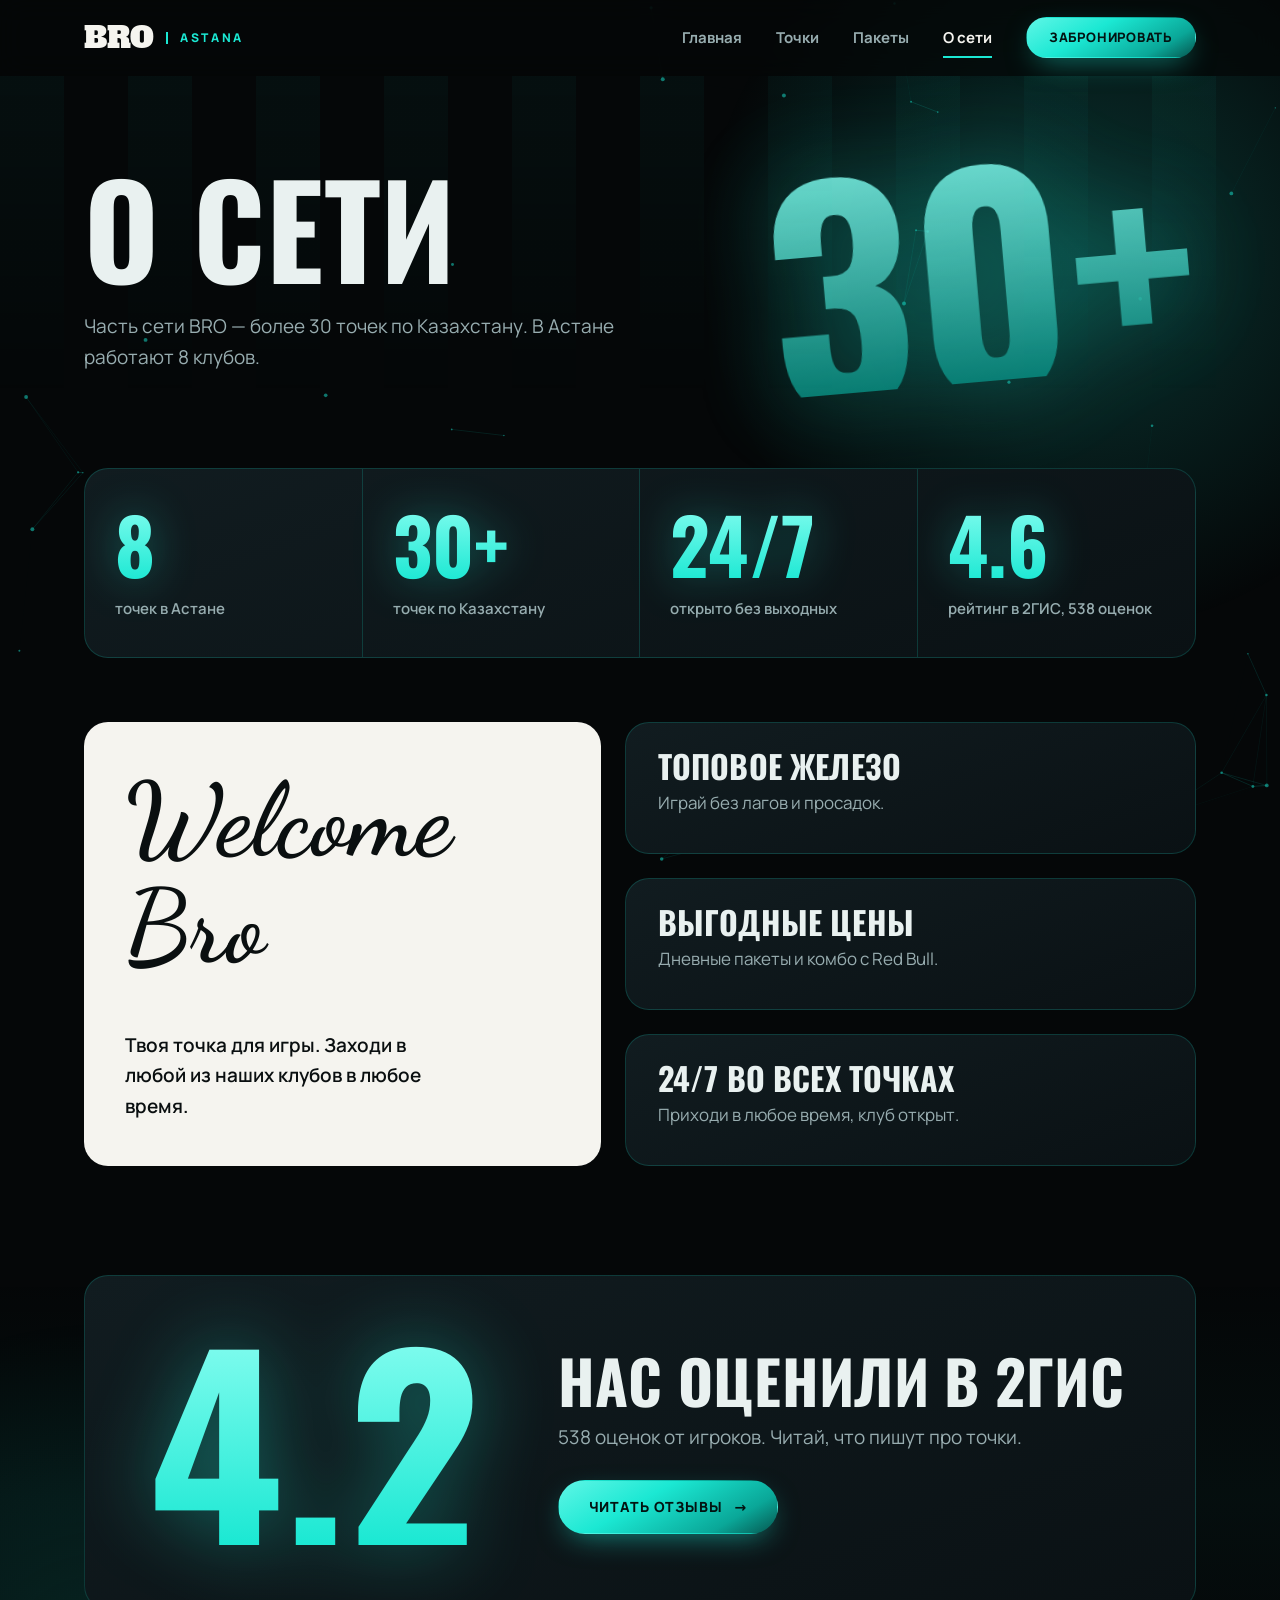
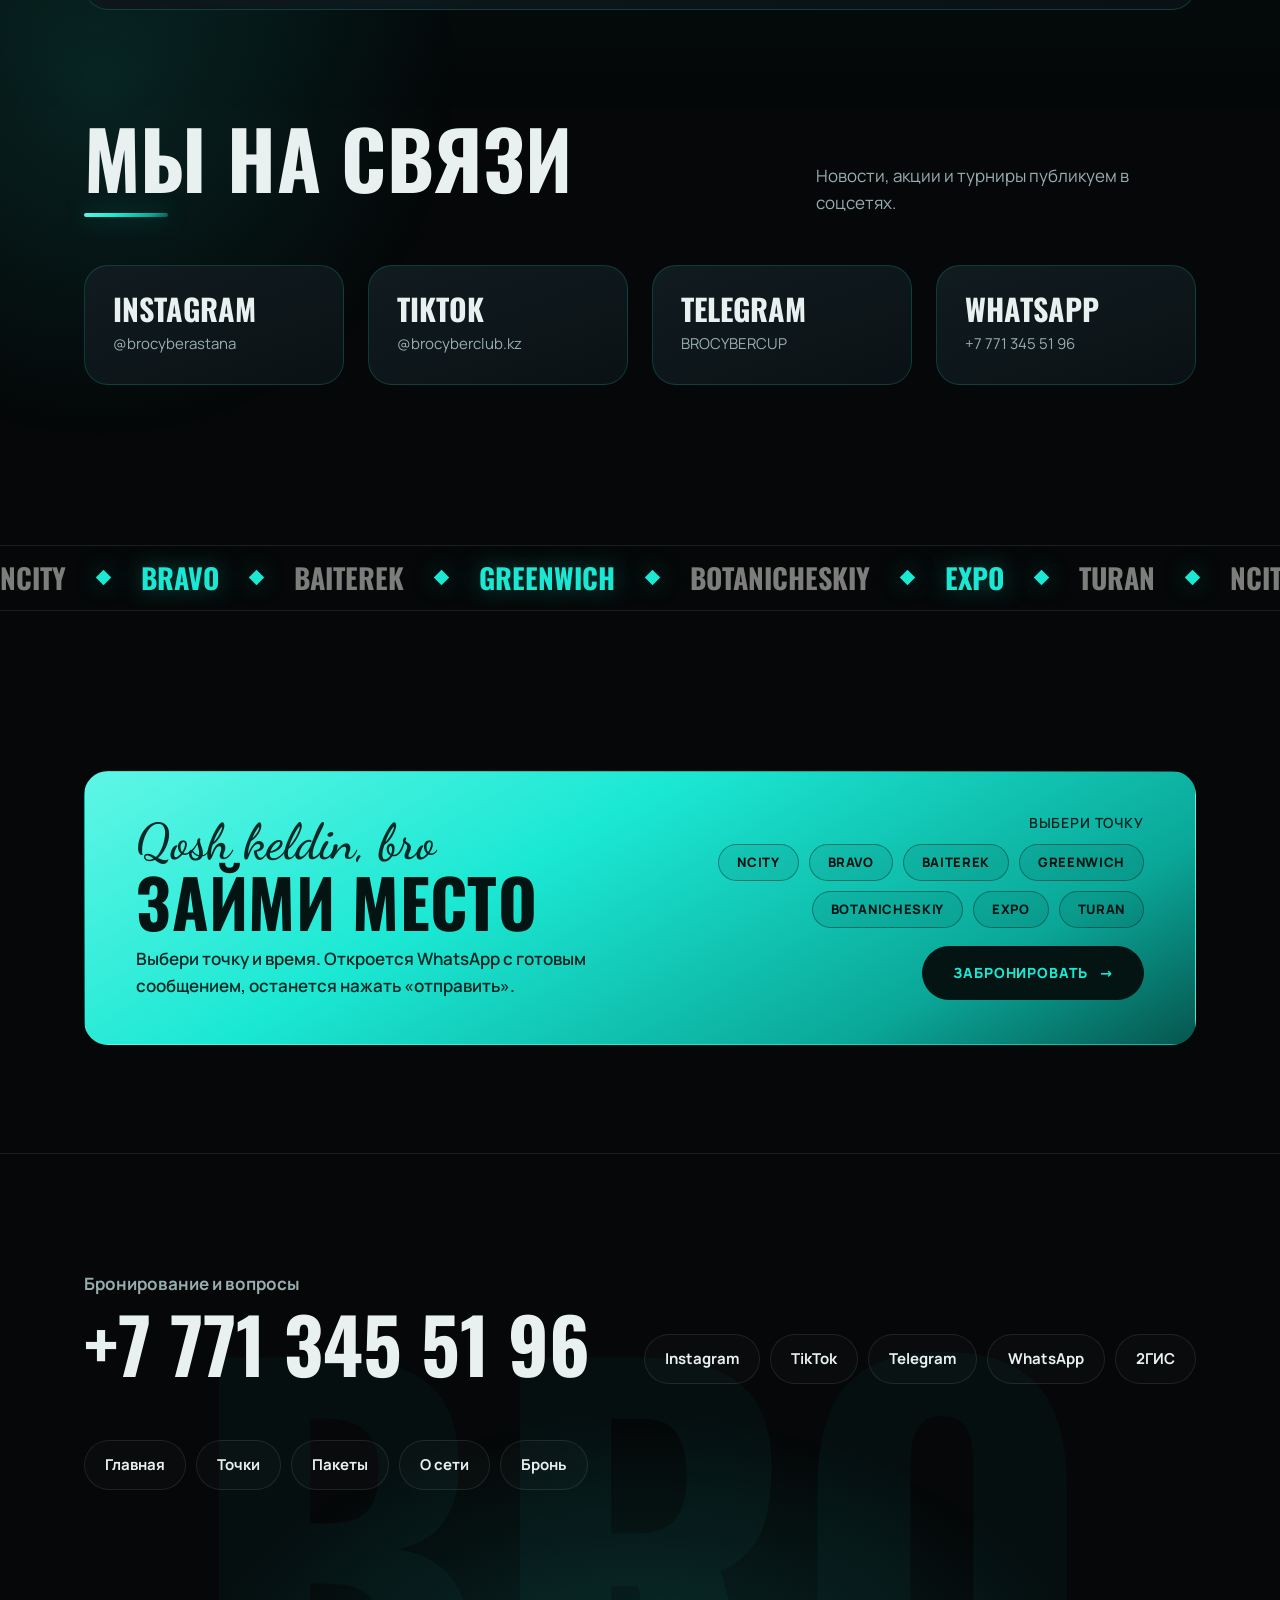
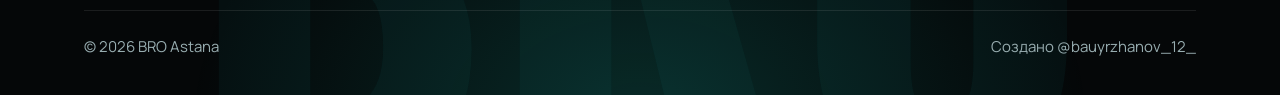
==== commit 8b952efa: "Replace the boot loader with a plain black curtain and blur reveal; shrink CTA card - black sheet co" ====
--- a/about.html
+++ b/about.html
@@ -12,27 +12,15 @@
 <link rel="stylesheet" href="styles.css">
 <script>
 (function(){var d=document.documentElement;d.classList.add('js');
-try{var rm=matchMedia('(prefers-reduced-motion: reduce)').matches;
-if(!rm){if(!sessionStorage.getItem('broBooted')){d.classList.add('boot')}
-else if(sessionStorage.getItem('broNav')){d.classList.add('arrive');sessionStorage.removeItem('broNav')}}}catch(e){}
-setTimeout(function(){d.classList.add('ready')},9000)})();
+try{if(!matchMedia('(prefers-reduced-motion: reduce)').matches)d.classList.add('cv')}catch(e){}
+setTimeout(function(){d.classList.add('ready');d.classList.remove('cv','cv-out')},9000)})();
 </script>
 </head>
 <body>
 <a class="skip" href="#main">Перейти к содержимому</a>
 
-<div class="loader" id="loader" aria-hidden="true">
-  <div class="loader-grid"></div>
-  <span class="corner c-tl">BRO</span><span class="corner c-tr">CHILL</span>
-  <span class="corner c-bl">ASTANA</span><span class="corner c-br">GAME</span>
-  <div class="loader-core">
-    <div class="glitch" data-text="BRO">BRO</div>
-    <p class="loader-sub">Astana // cyber club 24/7</p>
-    <div class="loader-bar"><i id="loaderBar"></i></div>
-    <div class="loader-meta"><span id="loaderLine">booting BRO.os</span><b id="loaderPct">0%</b></div>
-  </div>
-</div>
-<div class="wipe" aria-hidden="true"><span>BRO</span></div>
+<div class="curtain" aria-hidden="true"></div>
+<div class="veil" aria-hidden="true"></div>
 <div class="scroll-progress" aria-hidden="true"><i></i></div>
 <canvas class="bg-canvas" id="bgCanvas" aria-hidden="true"></canvas>
 <div class="cursor-glow" aria-hidden="true"></div>
--- a/styles.css
+++ b/styles.css
@@ -321,9 +321,13 @@
 .social span { color: var(--muted); font-size: 15px; }
 
 /* ---------- CTA band ---------- */
-.cta-card { display: grid; grid-template-columns: 1fr 1fr; gap: 32px clamp(32px, 6vw, 80px); align-items: center; padding: clamp(32px, 5vw, 64px); }
-.cta-card .script { font-size: clamp(40px, 6vw, 72px); color: var(--ink); margin-bottom: 4px; }
-.cta-card h2 { font-size: clamp(48px, 7vw, 96px); margin-bottom: 18px; }
+.cta-card { display: grid; grid-template-columns: 1fr 1fr; gap: 24px clamp(32px, 6vw, 80px); align-items: stretch; padding: clamp(28px, 3.6vw, 44px) clamp(28px, 4vw, 52px); }
+.cta-card .script { font-size: clamp(32px, 4vw, 50px); color: var(--ink); margin-bottom: 2px; }
+.cta-card h2 { font-size: clamp(40px, 5.2vw, 72px); margin-bottom: 12px; }
+/* chips on top, the black button in the bottom-right corner */
+.cta-card:not(.cta-card--compact) .cta-act { align-items: flex-end; text-align: right; gap: 14px; }
+.cta-card:not(.cta-card--compact) .cta-act .chips { justify-content: flex-end; }
+.cta-card:not(.cta-card--compact) .cta-act .btn { margin-top: auto; }
 .cta-act { display: flex; flex-direction: column; align-items: flex-start; gap: 18px; }
 .cta-act.cta-row { flex-direction: row; flex-wrap: wrap; gap: 14px; margin-top: 8px; }
 .cta-label { font: 800 14px/1 var(--f-body); letter-spacing: .06em; text-transform: uppercase; opacity: .75; }
@@ -401,6 +405,9 @@
   .about-grid, .book-grid { grid-template-columns: 1fr; }
   .poster { min-height: 340px; }
   .cta-card { grid-template-columns: 1fr; }
+  .cta-card:not(.cta-card--compact) .cta-act { align-items: flex-start; text-align: left; }
+  .cta-card:not(.cta-card--compact) .cta-act .chips { justify-content: flex-start; }
+  .cta-card:not(.cta-card--compact) .cta-act .btn { margin-top: 6px; }
   .book-form { grid-template-columns: 1fr 1fr; }
   .book-form label:nth-of-type(5) { grid-column: 1 / -1; }
 }
@@ -516,7 +523,7 @@
 
 
 /* ============================================================
-   cyber layer: loader, page wipe, ambient background, motion
+   cyber layer: curtain, ambient background, motion
    ============================================================ */
 
 /* ---------- ambient background ---------- */
@@ -528,68 +535,27 @@
 .scroll-progress { position: fixed; top: 0; left: 0; right: 0; height: 3px; z-index: 120; pointer-events: none; }
 .scroll-progress i { display: block; height: 100%; transform-origin: left; transform: scaleX(var(--p, 0)); background: var(--grad-teal); box-shadow: 0 0 14px rgba(27, 232, 211, .9); }
 
-/* ---------- boot loader ---------- */
-.loader { display: none; }
-html.boot { overflow: hidden; }
-html.boot .loader {
-  display: grid; place-items: center; position: fixed; inset: 0; z-index: 300; overflow: hidden; background: #030506;
-  clip-path: inset(0 0 0 0); transition: clip-path 1s var(--ease);
-}
-html.boot.loaded .loader { clip-path: inset(0 0 100% 0); }
-.loader-grid {
-  position: absolute; inset: 0;
-  background:
-    linear-gradient(rgba(27, 232, 211, .07) 1px, transparent 1px) 0 0 / 48px 48px,
-    linear-gradient(90deg, rgba(27, 232, 211, .07) 1px, transparent 1px) 0 0 / 48px 48px,
-    radial-gradient(55% 50% at 50% 50%, rgba(27, 232, 211, .22), transparent 70%);
-  animation: grid-move 8s linear infinite;
-}
-@keyframes grid-move { to { background-position: 0 48px, 48px 0, 0 0; } }
-.loader::before {
-  content: ""; position: absolute; left: 0; right: 0; top: -180px; height: 180px; z-index: 2; pointer-events: none;
-  background: linear-gradient(180deg, transparent, rgba(27, 232, 211, .2), transparent);
-  animation: scan 2.6s linear infinite;
-}
-@keyframes scan { to { transform: translateY(calc(100vh + 180px)); } }
-.loader::after { content: ""; position: absolute; inset: 0; z-index: 3; pointer-events: none; opacity: .55; background: repeating-linear-gradient(0deg, rgba(0, 0, 0, .3) 0 2px, transparent 2px 4px); }
-.loader .corner { position: absolute; z-index: 4; font: 700 12px/1 var(--f-display); letter-spacing: .3em; color: rgba(255, 255, 255, .45); }
-.c-tl { top: 24px; left: 24px; } .c-tr { top: 24px; right: 24px; } .c-bl { bottom: 24px; left: 24px; } .c-br { bottom: 24px; right: 24px; }
-.loader-core { position: relative; z-index: 4; display: grid; justify-items: center; gap: 18px; padding: 0 24px; text-align: center; }
-.loader-sub { font: 800 13px/1 var(--f-body); letter-spacing: .3em; text-transform: uppercase; color: var(--teal); }
-.loader-bar { width: min(420px, 74vw); height: 4px; border-radius: 2px; background: rgba(255, 255, 255, .1); overflow: hidden; margin-top: 12px; }
-.loader-bar i { display: block; height: 100%; width: 0; background: var(--grad-teal); box-shadow: 0 0 18px var(--teal); }
-.loader-meta { width: min(420px, 74vw); display: flex; justify-content: space-between; font: 700 13px/1 var(--f-body); letter-spacing: .1em; text-transform: uppercase; color: var(--muted); font-variant-numeric: tabular-nums; }
-.loader-meta b { color: var(--teal); }
-
-.glitch { position: relative; font: 400 clamp(110px, 24vw, 240px)/1 "Alfa Slab One", serif; color: var(--paper); letter-spacing: -.02em; text-shadow: 0 0 60px rgba(27, 232, 211, .5); }
-.glitch::before, .glitch::after { content: attr(data-text); position: absolute; inset: 0; mix-blend-mode: screen; text-shadow: none; }
-.glitch::before { color: var(--teal); animation: glitch-a 2.4s infinite steps(1); }
-.glitch::after { color: #ff3d7f; animation: glitch-b 2.1s infinite steps(1); }
-@keyframes glitch-a {
-  0%, 100% { clip-path: inset(0 0 72% 0); transform: translate(-3px, 0); }
-  20% { clip-path: inset(30% 0 40% 0); transform: translate(5px, 0); }
-  40% { clip-path: inset(62% 0 8% 0); transform: translate(-6px, 0); }
-  60% { clip-path: inset(10% 0 78% 0); transform: translate(3px, 0); }
-  80% { clip-path: inset(46% 0 30% 0); transform: translate(-2px, 0); }
-}
-@keyframes glitch-b {
-  0%, 100% { clip-path: inset(70% 0 0 0); transform: translate(3px, 0); }
-  25% { clip-path: inset(20% 0 55% 0); transform: translate(-5px, 0); }
-  50% { clip-path: inset(48% 0 25% 0); transform: translate(6px, 0); }
-  75% { clip-path: inset(5% 0 80% 0); transform: translate(-3px, 0); }
-}
-
-/* ---------- page transition wipe ---------- */
-.wipe {
-  position: fixed; inset: 0; z-index: 250; pointer-events: none; transform: translateY(101%);
-  display: grid; place-items: center; background: #040809; border-top: 3px solid var(--teal); box-shadow: 0 -30px 80px rgba(27, 232, 211, .5);
-  background-image: linear-gradient(rgba(27, 232, 211, .06) 1px, transparent 1px), linear-gradient(90deg, rgba(27, 232, 211, .06) 1px, transparent 1px);
-  background-size: 48px 48px;
-}
-.wipe span { font: 400 clamp(90px, 20vw, 220px)/1 "Alfa Slab One", serif; color: rgba(27, 232, 211, .16); }
-html.leaving .wipe { transform: translateY(0); transition: transform .55s var(--ease); }
-html.arrive .wipe { animation: wipe-out .85s .05s var(--ease) both; }
-@keyframes wipe-out { from { transform: translateY(0); } to { transform: translateY(-101%); } }
+/* ---------- curtain: black sheet swipes up, the site resolves from blur ---------- */
+.curtain {
+  position: fixed; inset: 0; z-index: 300; pointer-events: none; background: #000;
+  transform: translateY(101%);
+}
+.veil { display: none; }
+/* on load: the sheet covers the page ... */
+html.cv .curtain { transform: translateY(0); }
+html.cv .veil {
+  display: block; position: fixed; inset: 0; z-index: 290; pointer-events: none;
+  background: rgba(3, 5, 6, .35); opacity: 1;
+  -webkit-backdrop-filter: blur(24px); backdrop-filter: blur(24px);
+}
+/* ... then swipes up while the blur melts away */
+html.cv.cv-out .curtain { transform: translateY(-101%); transition: transform .9s var(--ease); }
+html.cv.cv-out .veil {
+  opacity: 0; -webkit-backdrop-filter: blur(0); backdrop-filter: blur(0);
+  transition: opacity 1.2s ease .3s, -webkit-backdrop-filter 1.2s ease .3s, backdrop-filter 1.2s ease .3s;
+}
+/* leaving the page: the sheet rises from the bottom */
+html.leaving .curtain { transform: translateY(0); transition: transform .55s var(--ease); }
 
 /* ---------- entrance: rise ---------- */
 .js .rise { opacity: 0; }
@@ -627,11 +593,10 @@
 @media (max-width: 700px) {
   .tl { grid-template-columns: 1fr; }
   .term-body { padding: 22px 20px 28px; }
-  .loader .corner { font-size: 11px; }
 }
 @media (hover: none) { .cursor-glow { display: none; } }
 
 @media (prefers-reduced-motion: reduce) {
-  .loader, .wipe, .cursor-glow, .bg-canvas { display: none !important; }
+  .curtain, .veil, .cursor-glow, .bg-canvas { display: none !important; }
   .js .rise { opacity: 1; }
 }
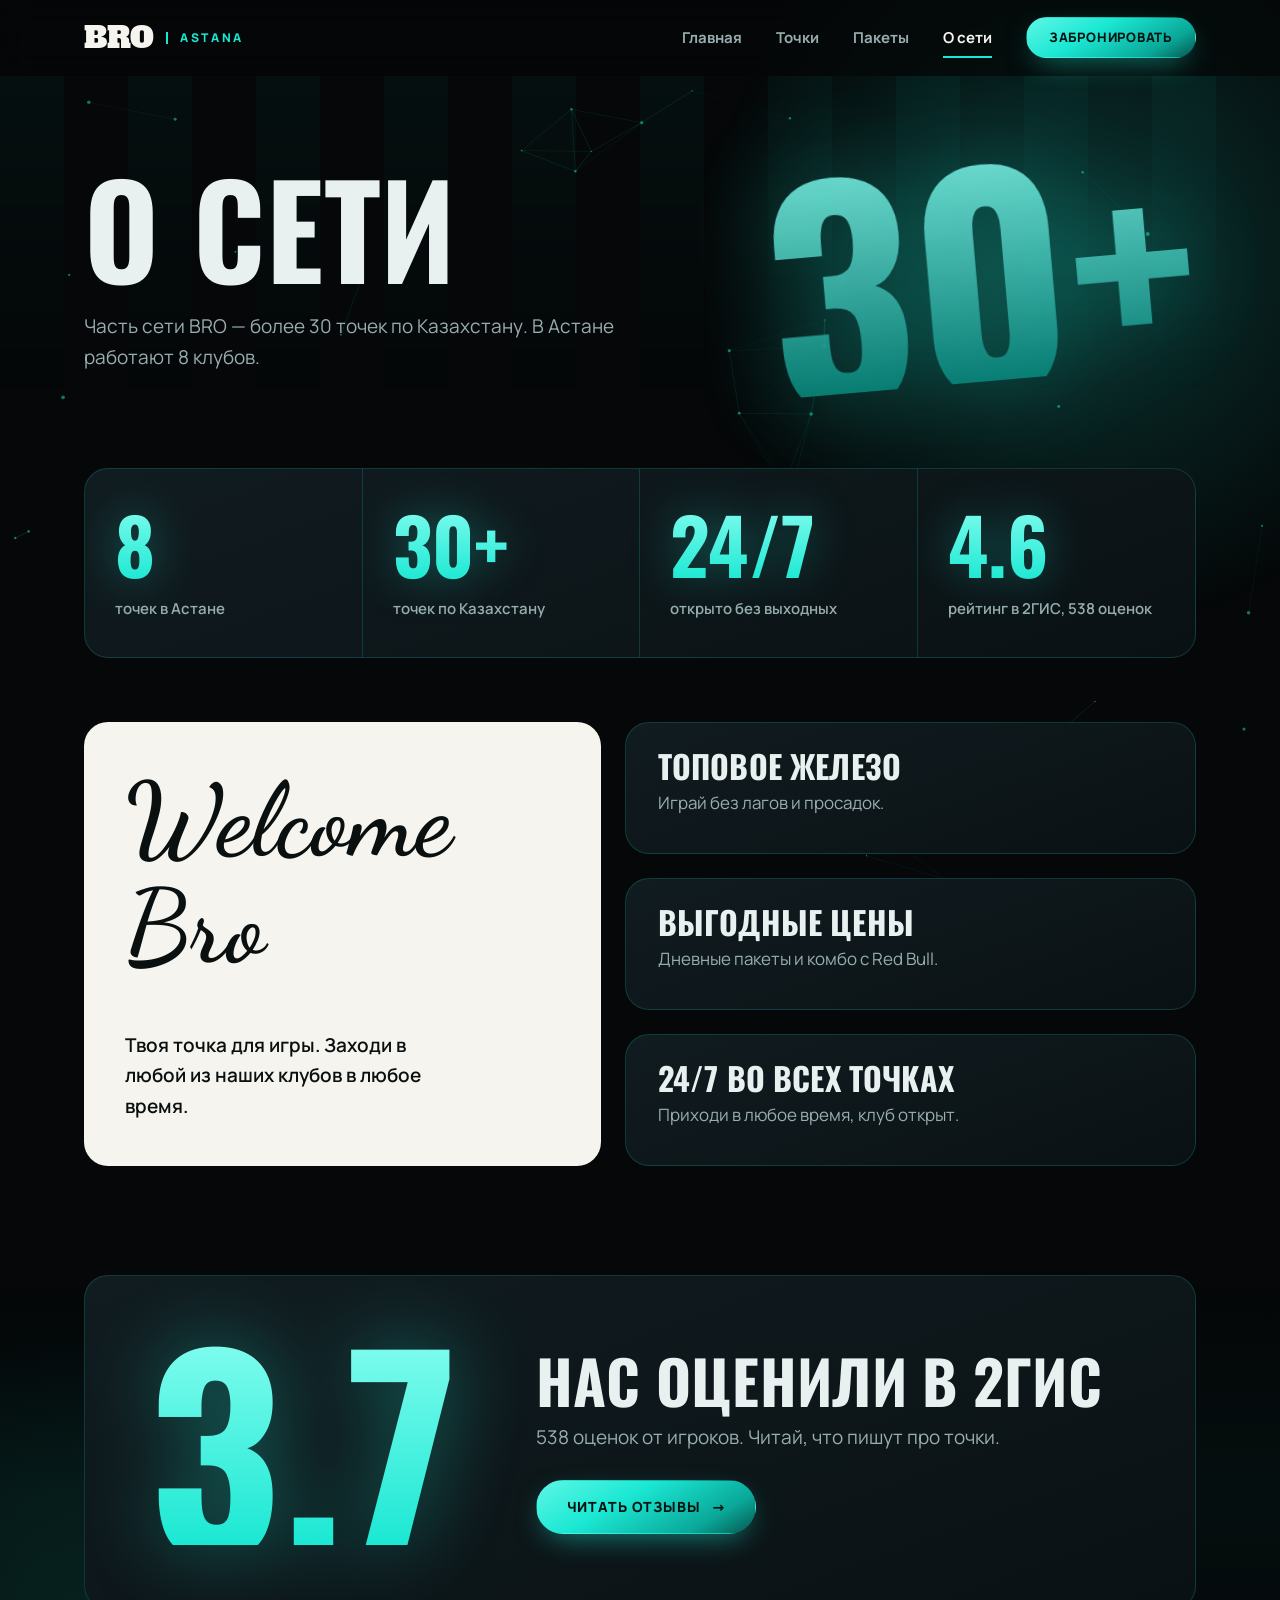
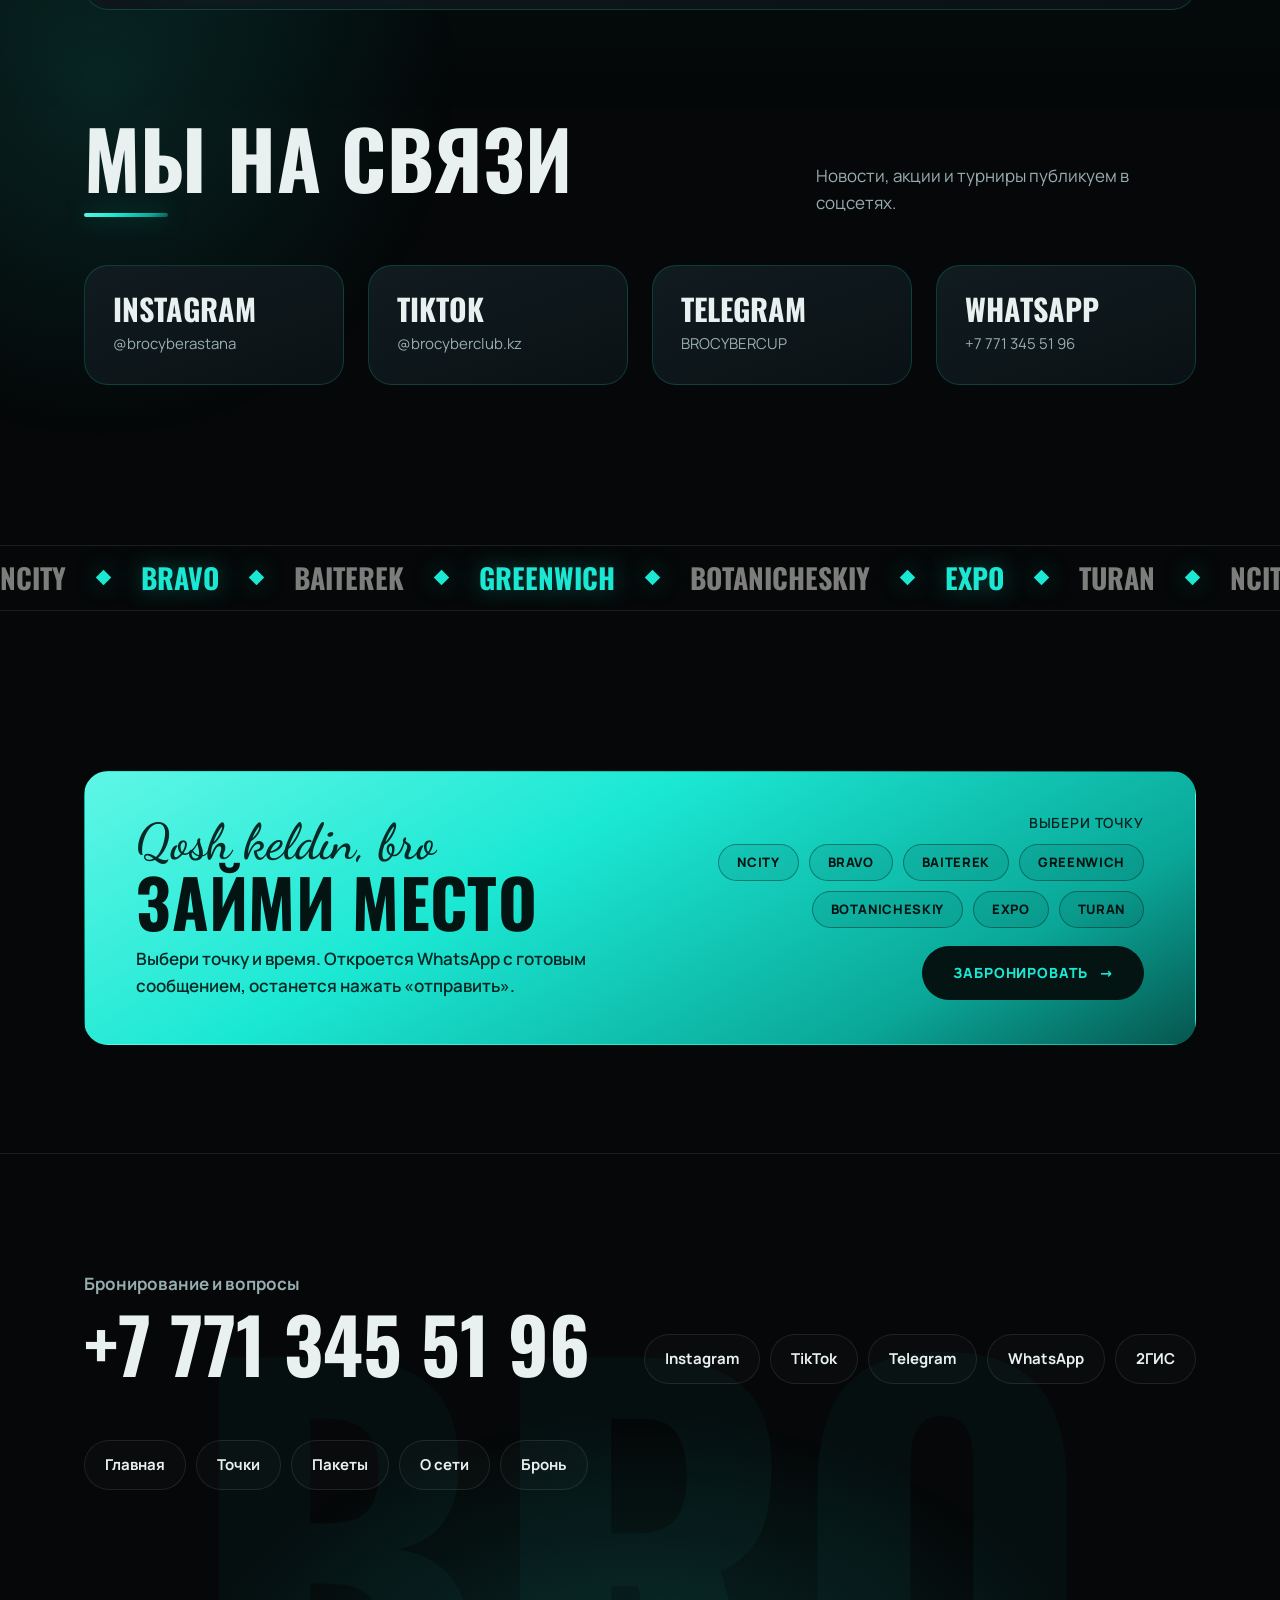
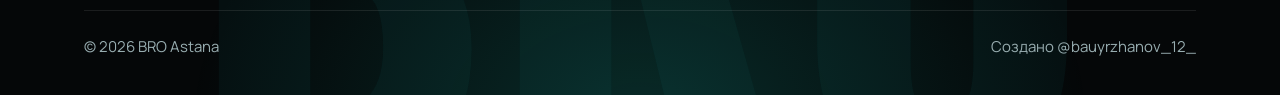
==== commit 5be4cb39: "A11y/HTML cleanup: heading order, button type, nbsp in phone, DOCTYPE Co-Authored-By: Claude Sonnet " ====
--- a/about.html
+++ b/about.html
@@ -1,4 +1,4 @@
-<!doctype html>
+<!DOCTYPE html>
 <html lang="ru">
 <head>
 <meta charset="utf-8">
@@ -37,7 +37,7 @@
       <a href="about.html" aria-current="page">О сети</a>
       <a class="btn btn-primary" href="book.html">Забронировать</a>
     </nav>
-    <button class="burger" aria-expanded="false" aria-controls="nav" aria-label="Открыть меню">
+    <button type="button" class="burger" aria-expanded="false" aria-controls="nav" aria-label="Открыть меню">
       <span></span><span></span><span></span>
     </button>
   </div>
@@ -68,6 +68,7 @@
 
   <section class="section" style="padding-top:0">
     <div class="wrap about-grid">
+      <h2 class="sr-only">О сети BRO</h2>
       <article class="card poster is-paper reveal">
         <p class="script">Welcome Bro</p>
         <p>Твоя точка для игры. Заходи в любой из наших клубов в любое время.</p>
@@ -92,7 +93,7 @@
   <section class="section section--tint section--glow" style="padding-top:0" id="reviews">
     <div class="wrap">
       <div class="card score-card reveal">
-        <div class="score display" data-count="4.6" data-dec="1" aria-label="Оценка 4.6 из 5">4.6</div>
+        <div class="score display" data-count="4.6" data-dec="1" role="img" aria-label="Оценка 4.6 из 5">4.6</div>
         <div>
           <h2 class="display">Нас оценили в 2ГИС</h2>
           <p class="lead">538 оценок от игроков. Читай, что пишут про точки.</p>
@@ -112,7 +113,7 @@
         <a class="card social reveal" href="https://instagram.com/brocyberastana" target="_blank" rel="noopener"><strong>Instagram</strong><span>@brocyberastana</span></a>
         <a class="card social reveal" href="https://www.tiktok.com/@brocyberclub.kz" target="_blank" rel="noopener"><strong>TikTok</strong><span>@brocyberclub.kz</span></a>
         <a class="card social reveal" href="https://t.me/BROCYBERCUP" target="_blank" rel="noopener"><strong>Telegram</strong><span>BROCYBERCUP</span></a>
-        <a class="card social reveal" href="https://wa.me/77713455196" target="_blank" rel="noopener"><strong>WhatsApp</strong><span>+7 771 345 51 96</span></a>
+        <a class="card social reveal" href="https://wa.me/77713455196" target="_blank" rel="noopener"><strong>WhatsApp</strong><span>+7&nbsp;771&nbsp;345&nbsp;51&nbsp;96</span></a>
       </div>
     </div>
   </section>
@@ -146,7 +147,7 @@
     <div class="foot-top">
       <div>
         <p class="foot-label">Бронирование и вопросы</p>
-        <a class="foot-phone" href="tel:+77713455196">+7 771 345 51 96</a>
+        <a class="foot-phone" href="tel:+77713455196">+7&nbsp;771&nbsp;345&nbsp;51&nbsp;96</a>
       </div>
       <nav class="pills" aria-label="Соцсети">
         <a href="https://instagram.com/brocyberastana" target="_blank" rel="noopener">Instagram</a>
--- a/styles.css
+++ b/styles.css
@@ -600,3 +600,125 @@
   .curtain, .veil, .cursor-glow, .bg-canvas { display: none !important; }
   .js .rise { opacity: 1; }
 }
+
+/* ============================================================
+   mobile: iOS date/time inputs + compact scale
+   ============================================================ */
+.book-form label, .book-form input, .book-form select { min-width: 0; }
+.book-form input, .book-form select { min-height: 52px; max-width: 100%; }
+.book-form input[type="date"], .book-form input[type="time"] {
+  -webkit-appearance: none; appearance: none; display: block; text-align: left; line-height: 1.2;
+}
+.book-form input::-webkit-date-and-time-value { text-align: left; min-height: 1.2em; }
+.book-form input::-webkit-datetime-edit { padding: 0; }
+
+@media (max-width: 640px) {
+  :root { --header-h: 58px; --gap: 12px; --section: 52px; --head-gap: 22px; --r-card: 18px; }
+  body { font-size: 15px; }
+  .wrap { padding: 0 16px; }
+  .lead { font-size: 16px; }
+
+  .brand-word { font-size: 23px; }
+  .brand-city { font-size: 10px; padding-left: 10px; letter-spacing: .18em; }
+  .burger { width: 42px; height: 42px; }
+  .nav a:not(.btn) { padding: 13px 0; font-size: 17px; }
+
+  .btn { padding: 15px 22px; font-size: 12.5px; gap: 10px; }
+  .card { padding: 22px 20px; }
+  .card h3 { font-size: 25px; margin-bottom: 8px; }
+  .icon { width: 42px; height: 42px; border-radius: 12px; margin-bottom: 16px; }
+  .icon svg { width: 21px; height: 21px; }
+  .card .deco { width: 100px; height: 100px; right: -14px; bottom: -14px; }
+
+  .sec-head { gap: 6px; }
+  .sec-head h2 { font-size: clamp(30px, 9vw, 38px); padding-bottom: 14px; }
+  .sec-head p { font-size: 14px; }
+  .sec-head h2::after { height: 3px; }
+  .js .sec-head.reveal.is-in h2::after, .sec-head h2::after { width: 56px; }
+  .js .sec-head.reveal h2::after { width: 0; }
+
+  .hero { padding: 24px 0 32px; }
+  .hero-script { font-size: 32px; margin-bottom: 2px; }
+  .hero-title { font-size: clamp(40px, 12vw, 52px); margin-bottom: 14px; }
+  .actions { gap: 10px; margin-top: 20px; }
+  .rate-chip { margin-top: 18px; font-size: 13px; padding: 6px 16px 6px 6px; }
+  .rate-chip strong { font-size: 16px; padding: 7px 11px; }
+  .kb { --key: 19px; padding: 9px; gap: 5px; }
+  .kb-row { gap: 5px; }
+  .key { font-size: 6.5px; border-radius: 4px; }
+  .kb-hint { margin-top: 10px; font-size: 12px; }
+
+  .page-hero { padding: 32px 0 4px; }
+  .page-hero .script { font-size: 26px; }
+  .page-hero h1 { font-size: clamp(40px, 12vw, 52px); margin-bottom: 12px; }
+  .hero-big { font-size: 100px; }
+
+  .tile { aspect-ratio: 1 / 1; }
+  .tile .tname { top: 44%; }
+  .tile .tl, .tile .tr { font-size: 9.5px; top: 12px; letter-spacing: .16em; }
+  .tile .tb { font-size: 9px; padding-top: 10px; }
+
+  .stats .n { font-size: 36px; margin-bottom: 6px; }
+  .stats li { padding: 16px 14px; }
+  .stats .l { font-size: 12px; }
+
+  .combo-big { font-size: 90px; }
+  .step-n { font-size: 40px; margin-bottom: 6px; }
+
+  .term-bar { padding: 11px 14px; }
+  .term-bar span { font-size: 12px; }
+  .term-body { font-size: 12.5px; padding: 16px 14px 20px; gap: 9px; }
+
+  .score { font-size: 104px; }
+  .score-card { padding: 22px 18px; gap: 14px; }
+  .score-card h2 { font-size: 28px; margin-bottom: 8px; }
+  .score-card .btn { margin-top: 18px; }
+
+  .poster { min-height: 220px; padding: 24px 20px; gap: 24px; }
+  .poster .script { font-size: 48px; }
+  .poster p { font-size: 15px; }
+  .stack .card { padding: 18px 20px; }
+  .stack .card h3 { font-size: 22px; }
+  .social { padding: 18px 20px; }
+  .social strong { font-size: 22px; }
+  .social span { font-size: 13px; }
+
+  .post .pl, .post .pm, .post .pr { font-size: 8.5px; }
+  .post .pb { font-size: 10px; margin-top: 6px; }
+
+  .cta-card { padding: 22px 20px; gap: 14px; }
+  .cta-card h2 { font-size: 32px; margin-bottom: 8px; }
+  .cta-card .script { font-size: 26px; }
+  .cta-label { font-size: 12px; }
+  .chips { gap: 8px; }
+  .chips .chip { padding: 9px 13px; font-size: 11px; }
+
+  .faq summary { font-size: 17px; padding: 16px 16px; gap: 12px; }
+  .faq summary::after { width: 30px; height: 30px; font-size: 20px; }
+  .faq p { padding: 0 16px 18px; font-size: 14px; }
+
+  .book-form { grid-template-columns: minmax(0, 1fr) minmax(0, 1fr); padding: 20px 16px; gap: 14px; }
+  .book-form label { font-size: 12.5px; gap: 6px; }
+  .book-form input, .book-form select { padding: 12px 13px; font-size: 16px; min-height: 48px; border-radius: 12px; }
+  .book-form label:nth-of-type(5) { grid-column: 1 / -1; }
+  .info-card { gap: 18px; }
+  .info-card a, .info-card .val { font-size: 24px; }
+  .info-card .label { font-size: 12.5px; }
+  .picked { font-size: 12.5px; padding: 8px 14px; }
+
+  .marquee { padding: 10px 0; }
+  .marquee-track { gap: 22px; }
+  .marquee-track span, .marquee--clubs span { font-size: 21px; }
+
+  .site-footer { padding: 44px 0 22px; }
+  .foot-top { gap: 18px; margin-bottom: 22px; }
+  .foot-label { font-size: 13px; }
+  .foot-phone { font-size: 32px; }
+  .pills { gap: 8px; }
+  .pills a { padding: 8px 14px; font-size: 13px; }
+  .foot-nav { margin-bottom: 56px; }
+  .foot-bottom { font-size: 12.5px; padding-top: 18px; }
+  .toast { font-size: 13.5px; padding: 12px 20px; }
+}
+
+.sr-only{position:absolute;width:1px;height:1px;margin:-1px;padding:0;overflow:hidden;clip:rect(0 0 0 0);white-space:nowrap;border:0}
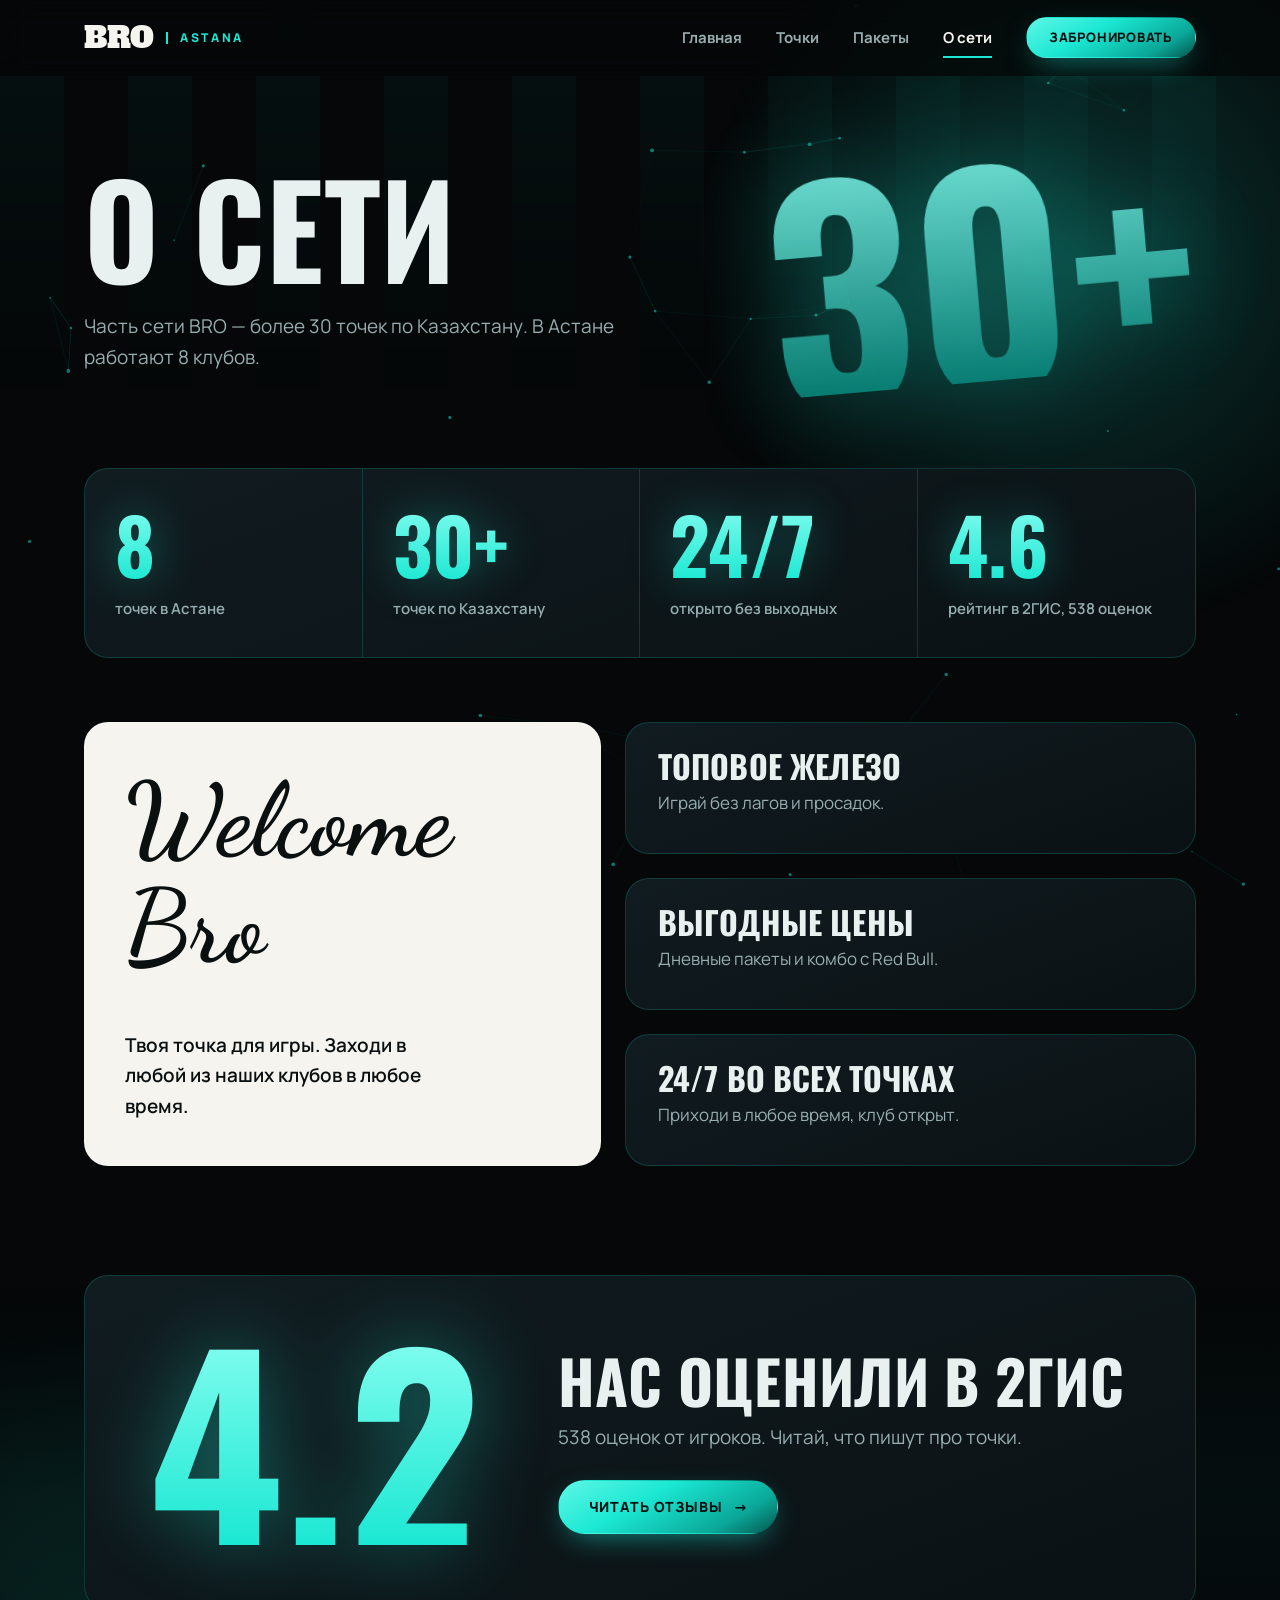
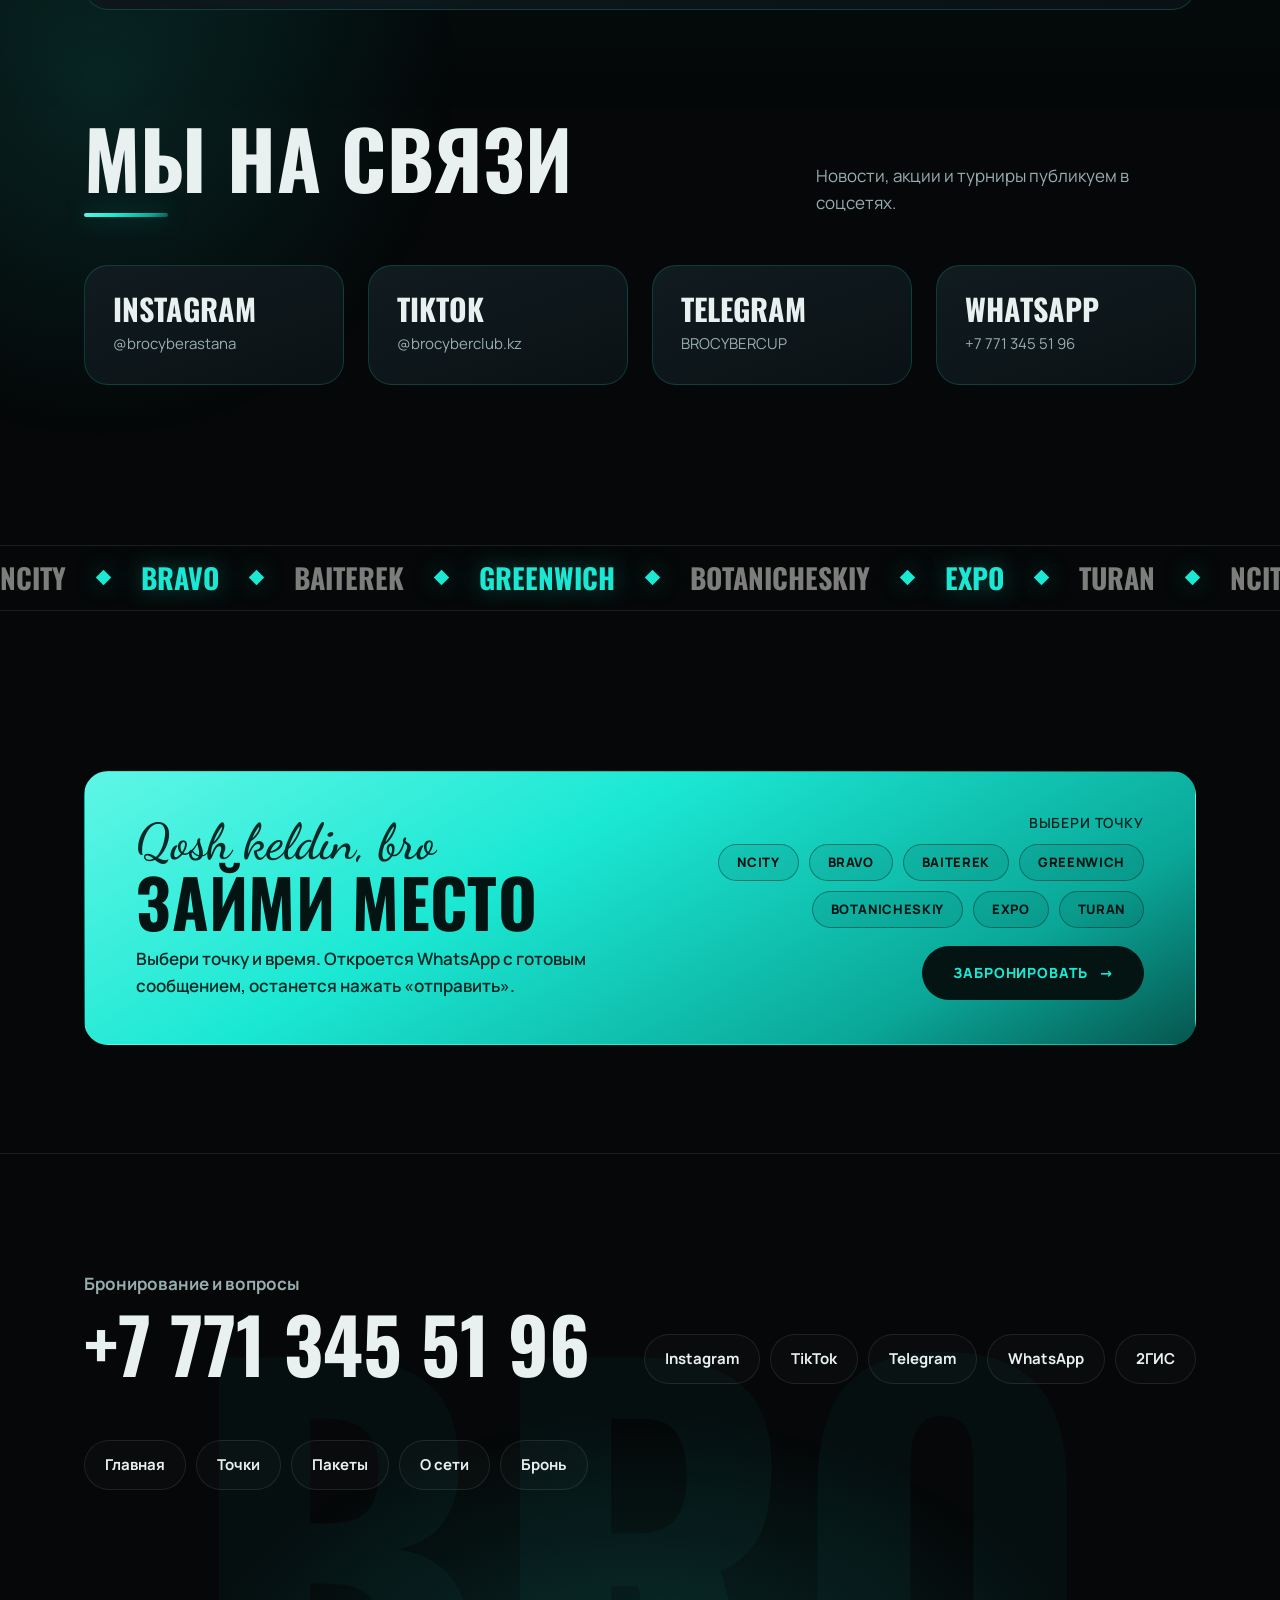
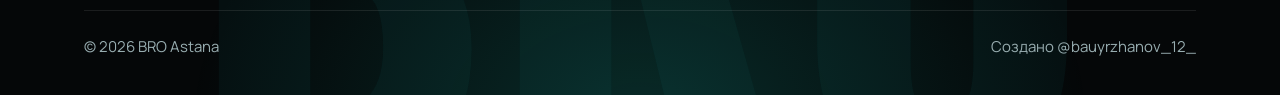
==== commit ef4031ad: "FAQ: smooth height open/close, accordion, open-state glow; clean URLs without .html Co-Authored-By: " ====
--- a/about.html
+++ b/about.html
@@ -13,7 +13,8 @@
 <script>
 (function(){var d=document.documentElement;d.classList.add('js');
 try{if(!matchMedia('(prefers-reduced-motion: reduce)').matches)d.classList.add('cv')}catch(e){}
-setTimeout(function(){d.classList.add('ready');d.classList.remove('cv','cv-out')},9000)})();
+setTimeout(function(){d.classList.add('ready');d.classList.remove('cv','cv-out')},9000);
+try{var p=location.pathname;if(/\.html$/.test(p))history.replaceState(null,'',p.replace(/index\.html$/,'').replace(/\.html$/,'')+location.search+location.hash)}catch(e){}})();
 </script>
 </head>
 <body>
@@ -27,15 +28,15 @@
 
 <header class="site-header" id="top">
   <div class="wrap header-inner">
-    <a class="brand" href="index.html" aria-label="BRO Astana, на главную">
+    <a class="brand" href="./" aria-label="BRO Astana, на главную">
       <span class="brand-word">BRO</span><span class="brand-city">Astana</span>
     </a>
     <nav id="nav" class="nav" aria-label="Разделы">
-      <a href="index.html">Главная</a>
-      <a href="clubs.html">Точки</a>
-      <a href="packs.html">Пакеты</a>
-      <a href="about.html" aria-current="page">О сети</a>
-      <a class="btn btn-primary" href="book.html">Забронировать</a>
+      <a href="./">Главная</a>
+      <a href="clubs">Точки</a>
+      <a href="packs">Пакеты</a>
+      <a href="about" aria-current="page">О сети</a>
+      <a class="btn btn-primary" href="book">Забронировать</a>
     </nav>
     <button type="button" class="burger" aria-expanded="false" aria-controls="nav" aria-label="Открыть меню">
       <span></span><span></span><span></span>
@@ -132,8 +133,8 @@
         </div>
         <div class="cta-act">
           <p class="cta-label">Выбери точку</p>
-          <div class="chips"><a class="chip" href="book.html?club=NCITY">NCITY</a><a class="chip" href="book.html?club=BRAVO">BRAVO</a><a class="chip" href="book.html?club=BAITEREK">BAITEREK</a><a class="chip" href="book.html?club=GREENWICH">GREENWICH</a><a class="chip" href="book.html?club=BOTANICHESKIY">BOTANICHESKIY</a><a class="chip" href="book.html?club=EXPO">EXPO</a><a class="chip" href="book.html?club=TURAN">TURAN</a></div>
-          <a class="btn btn-ink" href="book.html">Забронировать</a>
+          <div class="chips"><a class="chip" href="book?club=NCITY">NCITY</a><a class="chip" href="book?club=BRAVO">BRAVO</a><a class="chip" href="book?club=BAITEREK">BAITEREK</a><a class="chip" href="book?club=GREENWICH">GREENWICH</a><a class="chip" href="book?club=BOTANICHESKIY">BOTANICHESKIY</a><a class="chip" href="book?club=EXPO">EXPO</a><a class="chip" href="book?club=TURAN">TURAN</a></div>
+          <a class="btn btn-ink" href="book">Забронировать</a>
         </div>
       </div>
     </div>
@@ -158,11 +159,11 @@
       </nav>
     </div>
     <nav class="pills foot-nav" aria-label="Страницы">
-      <a href="index.html">Главная</a>
-      <a href="clubs.html">Точки</a>
-      <a href="packs.html">Пакеты</a>
-      <a href="about.html">О сети</a>
-      <a href="book.html">Бронь</a>
+      <a href="./">Главная</a>
+      <a href="clubs">Точки</a>
+      <a href="packs">Пакеты</a>
+      <a href="about">О сети</a>
+      <a href="book">Бронь</a>
     </nav>
     <div class="foot-bottom">
       <span>© 2026 BRO Astana</span>
--- a/styles.css
+++ b/styles.css
@@ -501,9 +501,14 @@
   content: "+"; flex: none; width: 40px; height: 40px; display: grid; place-items: center; border-radius: 50%;
   font: 400 26px/1 var(--f-body); color: var(--teal); border: 1px solid var(--line-teal); transition: transform .35s var(--ease), background .3s;
 }
-.faq[open] summary::after { transform: rotate(45deg); background: rgba(27, 232, 211, .12); }
-.faq p { padding: 0 32px 28px; max-width: 62ch; animation: faq-in .4s var(--ease) both; }
-@keyframes faq-in { from { opacity: 0; transform: translateY(-8px); } }
+.faq p { padding: 0 32px 28px; max-width: 62ch; }
+.faq summary { transition: color .3s; }
+.faq summary:hover::after { background: rgba(27, 232, 211, .1); transform: scale(1.08); }
+.faq.is-open { border-color: rgba(27, 232, 211, .6); box-shadow: var(--glow-sm); }
+.faq.is-open summary { color: var(--teal); }
+.faq.is-open summary::after { transform: rotate(135deg); background: var(--teal); color: var(--ink); border-color: var(--teal); }
+.faq[open]:not(.is-open) summary::after { transform: none; background: transparent; }
+.faq summary:focus-visible { outline: 2px solid var(--teal); outline-offset: -4px; border-radius: var(--r-card); }
 
 @media (max-width: 1000px) {
   .faq-list { grid-template-columns: 1fr; }
